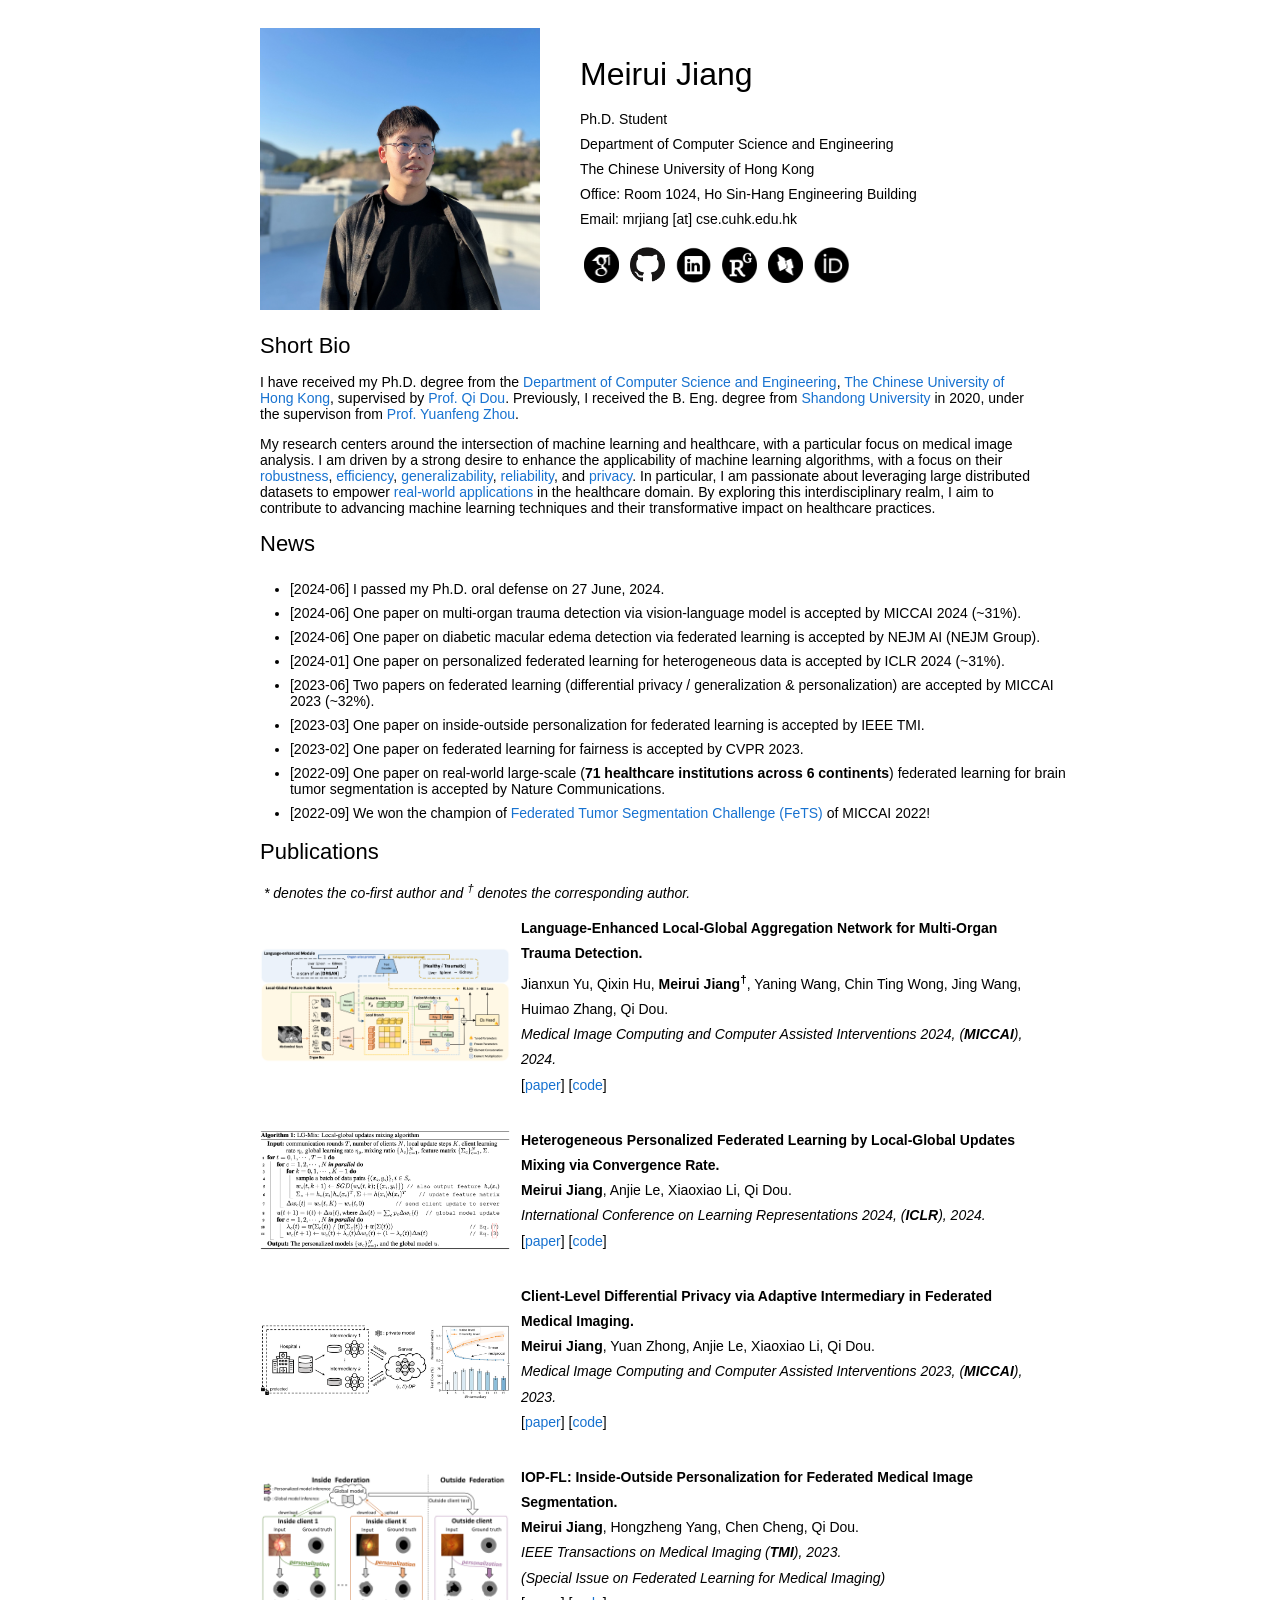
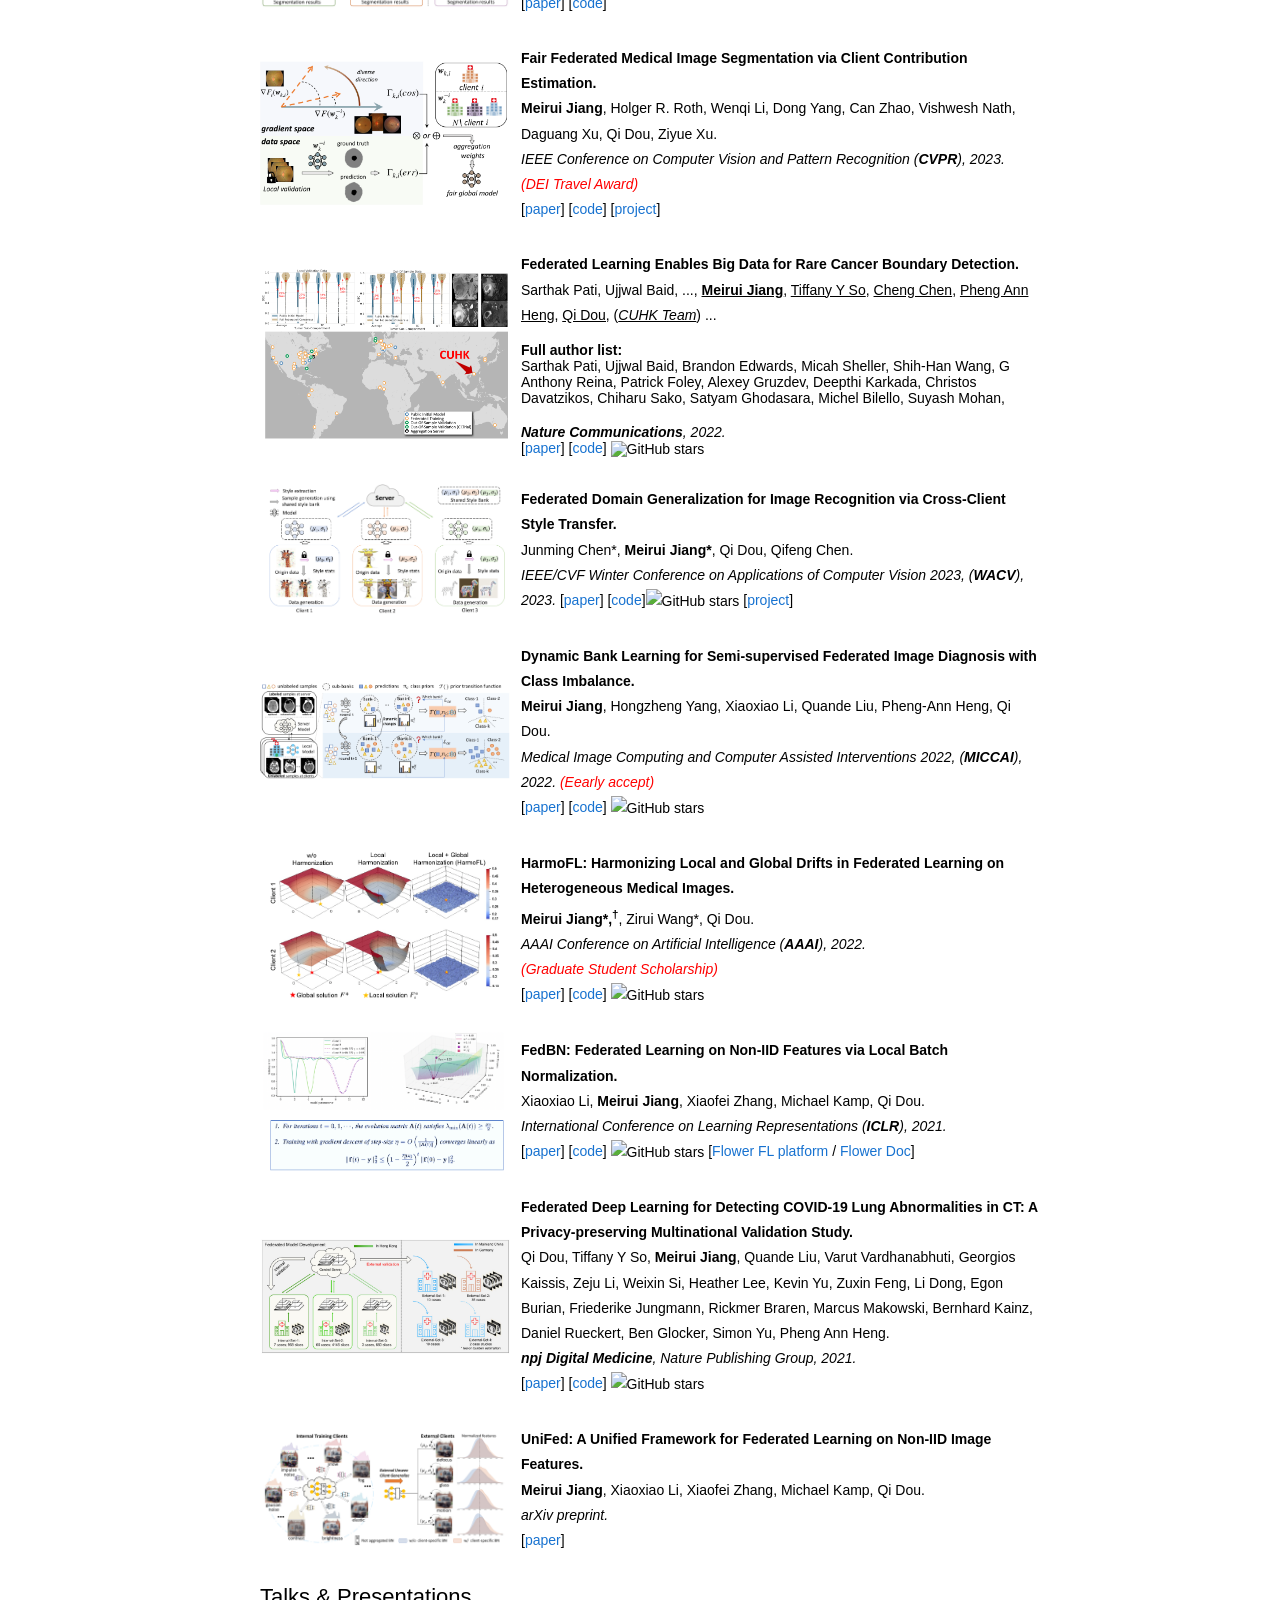
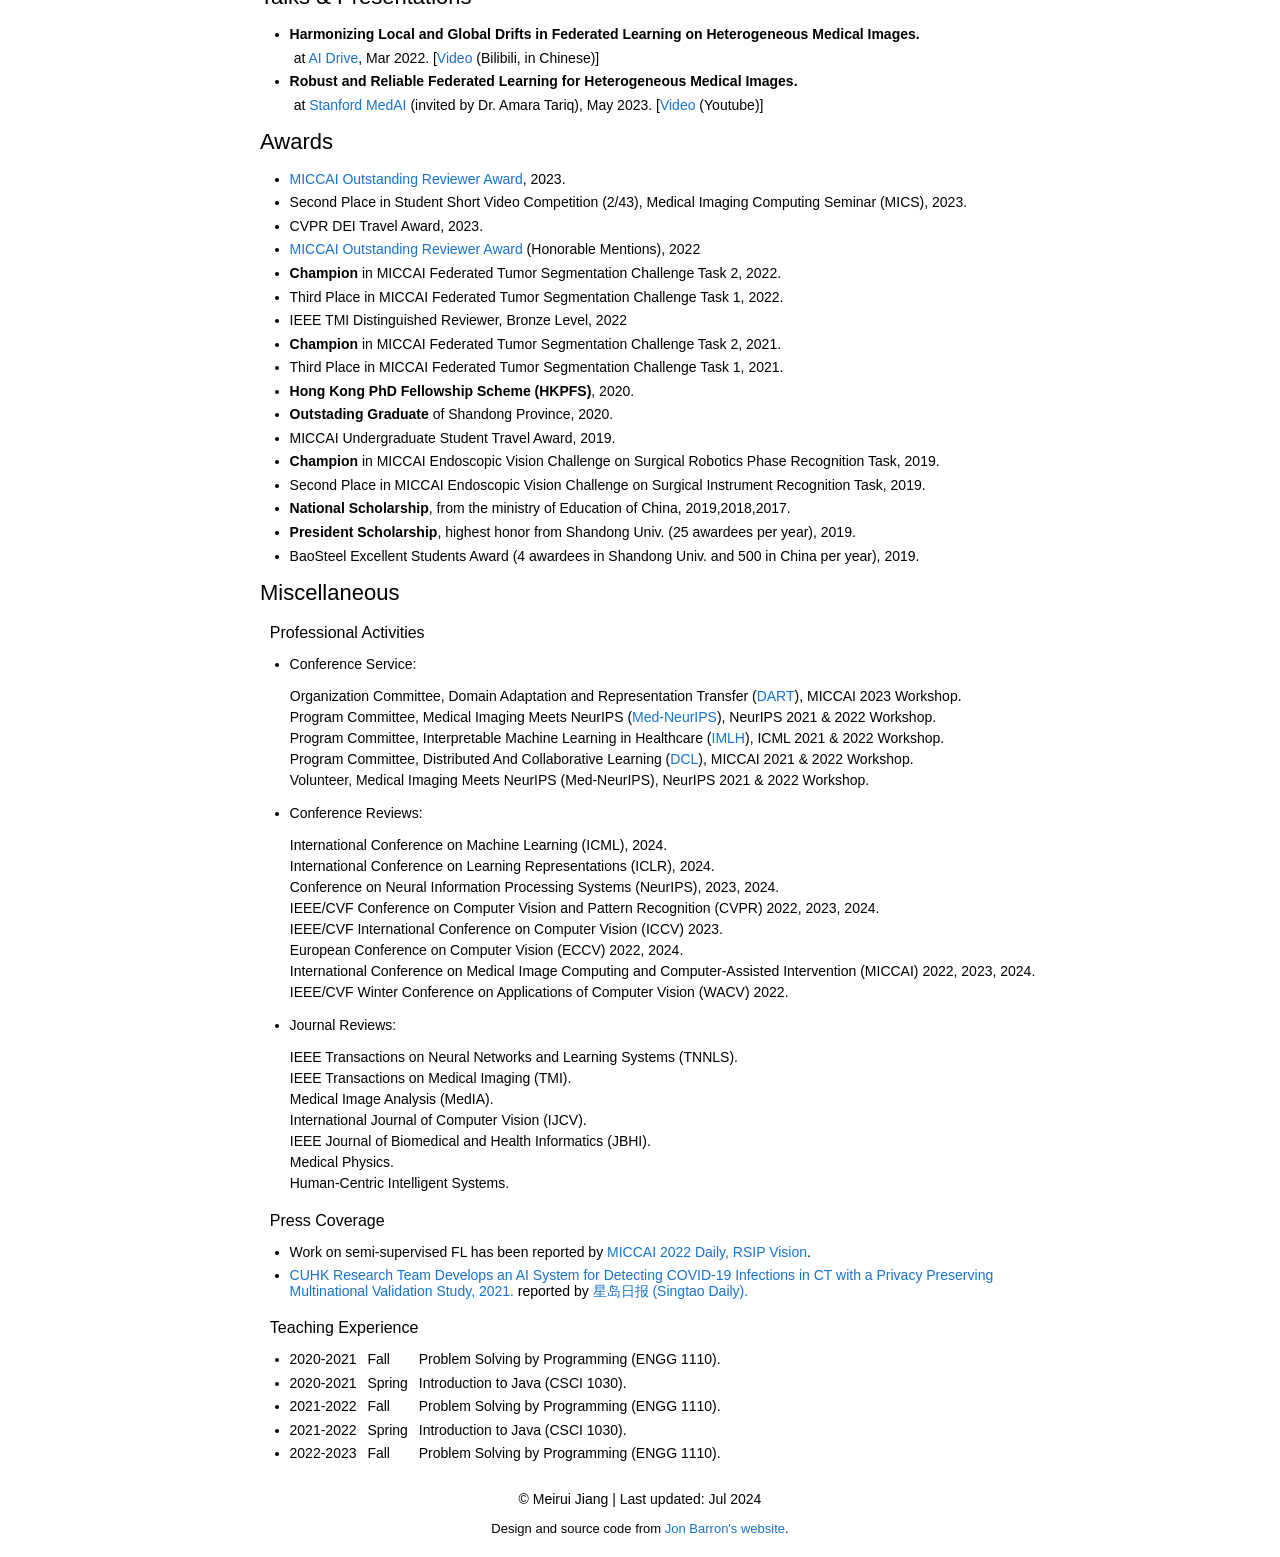
==== index.html @ 7ef17f9a "update" ====
<!DOCTYPE HTML>
<html lang="en"><head><meta http-equiv="Content-Type" content="text/html; charset=UTF-8">

  <title>Meirui Jiang's Homepage</title>
  
  <meta name="author" content="Meirui Jiang">
  <meta name="viewport" content="width=device-width, initial-scale=1">
  
  <link rel="stylesheet" type="text/css" href="stylesheet.css">
  <link rel="icon" type="image/png" href="images/Meirui_Cartoon.JPG">
</head>

<body>
  <table style="width:100%;max-width:800px;border:0px;border-spacing:0px;border-collapse:separate;margin-right:auto;margin-left:auto;"><tbody>
    <tr style="padding:0px">
      <td style="padding:0px">
        <table style="width:100%;border:0px;border-spacing:0px;border-collapse:separate;margin-right:auto;margin-left:auto;"><tbody>
          <tr style="padding:0px">
            <td style="padding:2.5%;width:40%;max-width:40%">
              <a href="images/Meirui.JPG", target="_blank"><img style="width:100%;max-width:100%" alt="profile photo" src="images/Meirui.JPG" class="hoverZoomLink"></a>
            </td>
            <td style="padding:2.5%;width:63%;vertical-align:middle">
              <p style="text-align:left; display: flex; align-items: center;" >
                <name>Meirui Jiang</name>
              </p>
              <p style="line-height: 1.8em;">​Ph.D. Student
                <br>
                Department of ​Computer Science and Engineering
                <br>
                The Chinese University of Hong Kong
                <br>
                Office: Room 1024, Ho Sin-Hang Engineering Building
                <br>
                Email: mrjiang [at] cse.cuhk.edu.hk
              </p>
              
              <p style="text-align:left;">
                <span class="icon" style="margin: 0.8%;"><a href="https://scholar.google.com/citations?user=TuyGlzwAAAAJ&hl=en", target="_blank"><img src="images/icons/scholar_bbg.png" alt="google scholar"></a></span>
                <span class="icon" style="margin: 0.8%;"><a href="https://github.com/MeiruiJiang", target="_blank"><img src="images/icons/github_2.png" alt="gitjub"></a></span>
                <span class="icon" style="margin: 0.8%;"><a href="https://www.linkedin.com/in/meirui-jiang-b9a545186/", target="_blank"><img src="images/icons/linkedin2.png" alt="linkedin"></a></span>
                <span class="icon" style="margin: 0.8%;"><a href="https://www.researchgate.net/profile/Meirui-Jiang", target="_blank"><img src="images/icons/rg.png" alt="researchgate"></a></span>
                <span class="icon" style="margin: 0.8%;"><a href="https://dblp.org/pid/285/5480.html", target="_blank"><img src="images/icons/dblp.png" alt="dblp"></a></span>
                <span class="icon" style="margin: 0.8%;"><a href="https://orcid.org/0000-0003-4228-8420", target="_blank"><img src="images/icons/orcid.png" alt="orcid"></a></span>
                <!-- <span class="icon" style="margin: 0.8%;"><a href="data/Resume.pdf", target="_blank"><img src="images/icons/cv.png" alt="cv"></a></span> -->
              </p>
            </td>

          </tr>
        </tbody></table>

        <heading>Short Bio</heading>
        <table style="width:100%;border:0px;border-spacing:0px;border-collapse:separate;margin-right:auto;margin-left:auto;"><tbody>
            <tr>
            <td style="padding-left:20px;width:100%;vertical-align:middle">
              <p>
                I have received my Ph.D. degree from the <a href="http://www.cse.cuhk.edu.hk/", target="_blank">Department of Computer Science and Engineering</a>, <a href="https://www.cuhk.edu.hk/english/", target="_blank">The Chinese University of Hong Kong</a>, supervised by <a href="http://www.cse.cuhk.edu.hk/~qdou/", target="_blank">Prof. Qi Dou</a>. Previously, I received the B. Eng. degree from <a href="https://www.en.sdu.edu.cn/", target="_blank">Shandong University</a> in 2020, under the supervison from <a href="https://faculty.sdu.edu.cn/zhouyuanfeng/en/index/14652/list/index.htm", target="_blank">Prof. Yuanfeng Zhou</a>.
              </p>
              <p>
                <!-- My research interest lies in AI (with explainability, privacy and generalizability) for healthcare, aiming to promote the applicability of AI research. Recently I focus on federated learning. -->
                <!-- My research interest lies in machine learning with applications for medical image analysis. I aim to promote the applicability (regarding robustness, effiency, generalizability, reliability and privacy) of AI research for healthcare. Recently I focus on federated learning. -->
                My research centers around the intersection of machine learning and healthcare, with a particular focus on medical image analysis. I am driven by a strong desire to enhance the applicability of machine learning algorithms, with a focus on their <a href="https://arxiv.org/abs/2112.10775",  target="_blank">robustness</a>, <a href="https://arxiv.org/abs/2206.13079",  target="_blank">efficiency</a>, <a href="https://arxiv.org/abs/2204.08467",  target="_blank">generalizability</a>, <a href="https://arxiv.org/abs/2303.16520",  target="_blank">reliability</a>, and <a href="https://arxiv.org/abs/2307.12542",  target="_blank">privacy</a>. In particular, I am passionate about leveraging large distributed datasets to empower <a href="https://www.nature.com/articles/s41467-022-33407-5", target="_blank">real-world applications</a> in the healthcare domain. By exploring this interdisciplinary realm, I aim to contribute to advancing machine learning techniques and their transformative impact on healthcare practices.
              </p>
            </td>
          </tr>
        </tbody></table>

        <heading>News</heading>
        <table class="news" width="100%" align="center" border="0" cellpadding="0"><tbody>
          <tr>
            <td width="100%" valign="center">
              <nav>
              <ul style="height: auto; overflow:hidden; overflow-y:scroll; height:250px; width:100%;">
                <li> [2024-06] I passed my Ph.D. oral defense on 27 June, 2024.</li>
                <li> [2024-06] One paper on multi-organ trauma detection via vision-language model is accepted by MICCAI 2024 (~31%).</li>
                <li> [2024-06] One paper on diabetic macular edema detection via federated learning is accepted by NEJM AI (NEJM Group).</li>
                <li> [2024-01] One paper on personalized federated learning for heterogeneous data is accepted by ICLR 2024 (~31%).</li>
                <li> [2023-06] Two papers on federated learning (differential privacy / generalization & personalization) are accepted by MICCAI 2023 (~32%).</li>
                <li> [2023-03] One paper on inside-outside personalization for federated learning is accepted by IEEE TMI.</li>
                <li> [2023-02] One paper on federated learning for fairness is accepted by CVPR 2023.</li>
                <li> [2022-09] One paper on real-world large-scale (<strong>71 healthcare institutions across 6 continents</strong>) federated learning for brain tumor segmentation is accepted by Nature Communications.</li>
                <li> [2022-09] We won the champion of <a href="https://www.synapse.org/#!Synapse:syn28546456/wiki/617093", target="_blank">Federated Tumor Segmentation Challenge (FeTS)</a> of MICCAI 2022!</li>
                <li> [2022-09] One paper on federated learning for domain generalization is accepted by WACV 2022. Congrats to <a href="https://chenjunming.ml/">Junming</a>!</li>
                <li> [2022-05] One paper on federated learning for class imbalance is early accepted by MICCAI 2022.</li>
                <li> [2022-02] Awarded AAAI 2022 Student Scholarship.</li>
                <li> [2021-12] Our work FedBN is taken as a built-in baseline in <a href="https://flower.dev/", target="_blank">Flower</a> (a cool federated learning open-source framework).</li>
                <li> [2021-12] Paper on federated learning for heterogeneous medical images is accepted by AAAI 2022.</li>
                <li> [2021-09] We won the champion of <a href="https://fets-ai.github.io/Challenge/", target="_blank">Federated Tumor Segmentation Challenge (FeTS)</a> of MICCAI 2021, the first international competition on federated learning! </li>
                <li> [2021-02] One paper on federated learning for COVID-19 lesion detection is accepted by npj Digital Medicine.</li>
                <li> [2021-01] One paper on federated learning for non-iid feature is accepted by ICLR 2021.<br></li>
                <li> [2020-04] Awarded Hong Kong PhD Fellowship Scheme (<a href="https://cerg1.ugc.edu.hk/hkpfs/apply.html", target="_blank">HKPFS</a>).</li>
                <!-- <li> [2019-08] Awarded MICCAI 2019 Undergraduate Student Traverl Awards.</li> -->
              </ul>
            </nav>
            </td>
          </tr>
        </tbody></table>
    
        
        <heading>Publications</heading>
        <table class="paper-container"><tbody>
          <br><br>
          <em style="padding-left: 3%;">* denotes the co-first author and <sup>&dagger;</sup> denotes the corresponding author.</em>
            <!-- Paper item -->
            <tr>
              <td class="paper-item-img">
                <img src="images/papers/MICCAI24_traumadet.png" alt="clean-usnob" width="250" height="120">
              </td>
              <td width="75%" valign="middle">
                <p style="line-height: 1.8em;">
                <papertitle>Language-Enhanced Local-Global Aggregation Network for Multi-Organ Trauma Detection.</papertitle>
                <br>
                Jianxun Yu, Qixin Hu, <strong>Meirui Jiang<sup>&dagger;</sup></strong>, Yaning Wang, Chin Ting Wong, Jing Wang, Huimao Zhang, Qi Dou.
                <br>
                <em>Medical Image Computing and Computer Assisted Interventions 2024, (<b>MICCAI</b>), 2024.</em>
                <br>
                [<a href="",  target="_blank">paper</a>] [<a href="https://github.com/med-air/TraumaDet",  target="_blank">code</a>] 
                <!-- <img alt="GitHub stars" style="vertical-align:middle" src="https://img.shields.io/github/stars/med-air/Client-DP-FL?style=social"> -->
              </p>
              </td>
            </tr>
            <!-- Paper item -->
              <tr>
              <td class="paper-item-img">
                <img src="images/papers/ICLR24_lgmix.png" alt="clean-usnob" width="250" height="120">
              </td>
              <td width="75%" valign="middle">
                <p style="line-height: 1.8em;">
                <papertitle>Heterogeneous Personalized Federated Learning by Local-Global Updates Mixing via Convergence Rate.</papertitle>
                <br>
                <strong>Meirui Jiang</strong>, Anjie Le, Xiaoxiao Li, Qi Dou.
                <br>
                <em>International Conference on Learning Representations 2024, (<b>ICLR</b>), 2024.</em>
                <br>
                [<a href="https://openreview.net/forum?id=7pWRLDBAtc&noteId=zWmLRWv933",  target="_blank">paper</a>] [<a href="https://github.com/med-air/HeteroPFL",  target="_blank">code</a>] 
                <!-- <img alt="GitHub stars" style="vertical-align:middle" src="https://img.shields.io/github/stars/med-air/Client-DP-FL?style=social"> -->
              </p>
              </td>
            </tr>
           <!-- Paper item -->
           <tr>
            <td class="paper-item-img">
              <img src="images/papers/MICCAI23_dpfl.png" alt="clean-usnob" width="250" height="120">
            </td>
            <td width="75%" valign="middle">
              <p style="line-height: 1.8em;">
              <papertitle>Client-Level Differential Privacy via Adaptive Intermediary in Federated Medical Imaging.</papertitle>
              <br>
              <strong>Meirui Jiang</strong>, Yuan Zhong, Anjie Le, Xiaoxiao Li, Qi Dou.
              <br>
              <em>Medical Image Computing and Computer Assisted Interventions 2023, (<b>MICCAI</b>), 2023.</em>
              <br>
              [<a href="https://arxiv.org/abs/2307.12542",  target="_blank">paper</a>] [<a href="https://github.com/med-air/Client-DP-FL",  target="_blank">code</a>] 
              <!-- <img alt="GitHub stars" style="vertical-align:middle" src="https://img.shields.io/github/stars/med-air/Client-DP-FL?style=social"> -->
            </p>
            </td>
          </tr>
          <!-- Paper item -->
          <tr>
            <td class="paper-item-img">
              <img src="images/papers/TMI23_IOPFL.png" alt="clean-usnob" width="250" height="120">
            </td>
            <td width="75%" valign="middle">
              <p style="line-height: 1.8em;">
              <papertitle>IOP-FL: Inside-Outside Personalization for Federated Medical Image Segmentation.</papertitle>
              <br>
              <strong>Meirui Jiang</strong>, Hongzheng Yang, Chen Cheng, Qi Dou.
              <br>
              <em>IEEE Transactions on Medical Imaging (<b>TMI</b>), 2023.</em><br>
              <em>(Special Issue on Federated Learning for Medical Imaging)</em>
              <br>
              [<a href="https://arxiv.org/abs/2204.08467",  target="_blank">paper</a>] [<a href="https://github.com/med-air/IOP-FL",  target="_blank">code</a>] 
              <!-- <img alt="GitHub stars" style="vertical-align:middle" src="https://img.shields.io/github/stars/med-air/IOP-FL?style=social"> -->
            </p>
            </td>
          </tr>
          <!-- Paper item -->
          <tr>
            <td class="paper-item-img">
              <img src="images/papers/CVPR23_fedce.png" alt="clean-usnob" width="250" height="120">
            </td>
            <td width="75%" valign="middle">
              <p style="line-height: 1.8em;">
              <papertitle>Fair Federated Medical Image Segmentation via Client Contribution Estimation.</papertitle>
              <br>
              <strong>Meirui Jiang</strong>, Holger R. Roth, Wenqi Li, Dong Yang, Can Zhao, Vishwesh Nath, Daguang Xu, Qi Dou, Ziyue Xu.
              <br>
              <em>IEEE Conference on Computer Vision and Pattern Recognition (<b>CVPR</b>), 2023.</em>
              <br>
              <em style="color:red">(DEI Travel Award)</em>
              <br>
              [<a href="https://arxiv.org/abs/2303.16520",  target="_blank">paper</a>] [<a href="https://github.com/NVIDIA/NVFlare/tree/dev/research/fed-ce/",  target="_blank">code</a>] [<a href="https://appsrv.cse.cuhk.edu.hk/~mrjiang/FedCE/index.html",  target="_blank">project</a>] 
              
            </p>
            </td>
          </tr>
          <!-- Paper item -->
          <tr>
            <td class="paper-item-img">
              <img src="images/papers/NC22_FL.png" alt="clean-usnob" width="250" height="120">
            </td>
            <td width="75%" valign="middle">
              <p style="line-height: 1.8em;">
              <papertitle>Federated Learning Enables Big Data for Rare Cancer Boundary Detection.</papertitle>
              <br>
              Sarthak Pati, Ujjwal Baid, ..., <u><strong>Meirui Jiang</strong></u>, <u>Tiffany Y So</u>, <u>Cheng Chen</u>, <u>Pheng Ann Heng</u>, <u>Qi Dou,</u> (<em><u>CUHK Team</u></em>) ...
              <br>
              <nav>
                <b>Full author list:</b>
                <ul style="overflow:hidden; overflow-y:scroll; height:50px; width:100%; list-style:none;margin:0px;padding:0px;">
                Sarthak Pati, Ujjwal Baid, Brandon Edwards, Micah Sheller, Shih-Han Wang, G Anthony Reina, Patrick Foley, Alexey Gruzdev, Deepthi Karkada, Christos Davatzikos, Chiharu Sako, Satyam Ghodasara, Michel Bilello, Suyash Mohan, Philipp Vollmuth, Gianluca Brugnara, Chandrakanth J Preetha, Felix Sahm, Klaus Maier-Hein, Maximilian Zenk, Martin Bendszus, Wolfgang Wick, Evan Calabrese, Jeffrey Rudie, Javier Villanueva-Meyer, Soonmee Cha, Madhura Ingalhalikar, Manali Jadhav, Umang Pandey, Jitender Saini, John Garrett, Matthew Larson, Robert Jeraj, Stuart Currie, Russell Frood, Kavi Fatania, Raymond Y Huang, Ken Chang, Carmen Balaña Quintero, Jaume Capellades, Josep Puig, Johannes Trenkler, Josef Pichler, Georg Necker, Andreas Haunschmidt, Stephan Meckel, Gaurav Shukla, Spencer Liem, Gregory S Alexander, Joseph Lombardo, Joshua D Palmer, Adam E Flanders, Adam P Dicker, Haris I Sair, Craig K Jones, Archana Venkataraman, <strong>Meirui Jiang</strong>, Tiffany Y So, Cheng Chen, Pheng Ann Heng, Qi Dou, Michal Kozubek, Filip Lux, Jan Michálek, Petr Matula, Miloš Keřkovský, Tereza Kopřivová, Marek Dostál, Václav Vybíhal, Michael A Vogelbaum, J Ross Mitchell, Joaquim Farinhas, Joseph A Maldjian, Chandan Ganesh Bangalore Yogananda, Marco C Pinho, Divya Reddy, James Holcomb, Benjamin C Wagner, Benjamin M Ellingson, Timothy F Cloughesy, Catalina Raymond, Talia Oughourlian, Akifumi Hagiwara, Chencai Wang, Minh-Son To, Sargam Bhardwaj, Chee Chong, Marc Agzarian, Alexandre Xavier Falcão, Samuel B Martins, Bernardo CA Teixeira, Flávia Sprenger, David Menotti, Diego R Lucio, Pamela LaMontagne, Daniel Marcus, Benedikt Wiestler, Florian Kofler, Ivan Ezhov, Marie Metz, Rajan Jain, Matthew Lee, Yvonne W Lui, Richard McKinley, Johannes Slotboom, Piotr Radojewski, Raphael Meier, Roland Wiest, Derrick Murcia, Eric Fu, Rourke Haas, John Thompson, David Ryan Ormond, Chaitra Badve, Andrew E Sloan, Vachan Vadmal, Kristin Waite, Rivka R Colen, Linmin Pei, Murat Ak, Ashok Srinivasan, J Rajiv Bapuraj, Arvind Rao, Nicholas Wang, Ota Yoshiaki, Toshio Moritani, Sevcan Turk, Joonsang Lee, Snehal Prabhudesai, Fanny Morón, Jacob Mandel, Konstantinos Kamnitsas, Ben Glocker, Luke VM Dixon, Matthew Williams, Peter Zampakis, Vasileios Panagiotopoulos, Panagiotis Tsiganos, Sotiris Alexiou, Ilias Haliassos, Evangelia I Zacharaki, Konstantinos Moustakas, Christina Kalogeropoulou, Dimitrios M Kardamakis, Yoon Seong Choi, Seung-Koo Lee, Jong Hee Chang, Sung Soo Ahn, Bing Luo, Laila Poisson.
                </ul>
              </nav>
              <br>
              <em><b>Nature Communications</b>, 2022.</em>
              <br>
              [<a href="https://www.nature.com/articles/s41467-022-33407-5",  target="_blank">paper</a>] [<a href="https://github.com/FETS-AI",  target="_blank">code</a>]
              <img alt="GitHub stars" style="vertical-align:middle" src="https://img.shields.io/github/stars/FeTS-AI/Front-End?style=social">
            </p>
            </td>
          </tr>
          <!-- Paper item -->
          <tr>
            <td class="paper-item-img">
              <img src="images/papers/WACV23_ccst.png" alt="clean-usnob" width="250" height="120">
            </td>
            <td width="75%" valign="middle">
              <p style="line-height: 1.8em;">
              <papertitle>Federated Domain Generalization for Image Recognition via Cross-Client Style Transfer.</papertitle>
              <br>
              Junming Chen*, <strong>Meirui Jiang*</strong>, Qi Dou, Qifeng Chen.
              <br>
              <em>IEEE/CVF Winter Conference on Applications of Computer Vision 2023, (<b>WACV</b>), 2023.</em>
              <!-- <br> -->
              [<a href="https://arxiv.org/abs/2210.00912",  target="_blank">paper</a>] [<a href="https://github.com/JeremyCJM/CCST",  target="_blank">code</a>]<img alt="GitHub stars" style="vertical-align:middle" src="https://img.shields.io/github/stars/JeremyCJM/CCST?style=social"> [<a href="https://chenjunming.ml/proj/CCST/",  target="_blank">project</a>]
            </p>
            </td>
          </tr>
          <!-- Paper item -->
          <tr>
            <td class="paper-item-img">
              <img src="images/papers/MICCAI22_imfedsemi.png" alt="clean-usnob" width="250" height="120">
            </td>
            <td width="75%" valign="middle">
              <p style="line-height: 1.8em;">
              <papertitle>​​Dynamic Bank Learning for Semi-supervised Federated Image Diagnosis with Class Imbalance.</papertitle>
              <br>
              <strong>Meirui Jiang</strong>, Hongzheng Yang, Xiaoxiao Li, Quande Liu, Pheng-Ann Heng, Qi Dou.
              <br>
              <em>Medical Image Computing and Computer Assisted Interventions 2022, (<b>MICCAI</b>), 2022.</em>
              <!-- <br> -->
              <em style="color:red">(Eearly accept)</em>
              <br>
              [<a href="https://arxiv.org/abs/2206.13079",  target="_blank">paper</a>] [<a href="https://github.com/med-air/imFedSemi",  target="_blank">code</a>] <img alt="GitHub stars" style="vertical-align:middle" src="https://img.shields.io/github/stars/med-air/imFedSemi?style=social">
            </p>
            </td>
          </tr>
          <!-- Paper item -->
          <tr>
            <td class="paper-item-img">
              <img src="images/papers/AAAI22_harmofl.png" alt="clean-usnob" width="250" height="150">
            </td>
            <td width="75%" valign="middle">
              <p style="line-height: 1.8em;">
              <papertitle>​​HarmoFL: Harmonizing Local and Global Drifts in Federated Learning on Heterogeneous Medical Images.</papertitle>
              <br>
              <strong>Meirui Jiang*,<sup>&dagger;</sup></strong>, Zirui Wang*, Qi Dou.
              <br>
              <em>AAAI Conference on Artificial Intelligence (<b>AAAI</b>), 2022.</em>
              <br>
              <em style="color:red">(Graduate Student Scholarship)</em>
              <br>
              [<a href="https://arxiv.org/abs/2112.10775",  target="_blank">paper</a>] [<a href="https://github.com/med-air/HarmoFL",  target="_blank">code</a>]  <img alt="GitHub stars" style="vertical-align:middle" src="https://img.shields.io/github/stars/med-air/HarmoFL?style=social">
            </p>
            </td>
          </tr>
          <!-- Paper item -->
          <tr>
            <td class="paper-item-img">
              <img src="images/papers/ICLR21_fedbn.png" alt="clean-usnob" width="250" height="150">
            </td>
            <td width="75%" valign="middle">
              <p style="line-height: 1.8em;">
              <papertitle>​​​​FedBN: Federated Learning on Non-IID Features via Local Batch Normalization.</papertitle>
              <br>
              Xiaoxiao Li, <strong>Meirui Jiang</strong>, Xiaofei Zhang, Michael Kamp, Qi Dou.
              <br>
              <em>​International Conference on Learning Representations (<b>ICLR</b>), 2021.</em>
              <br>
              [<a href="https://openreview.net/pdf?id=6YEQUn0QICG", target="_blank">paper</a>] [<a href="https://github.com/MeiruiJiang/FedBN", target="_blank">code</a>] <img alt="GitHub stars" style="vertical-align:middle" src="https://img.shields.io/github/stars/med-air/FedBN?style=social"> [<a href="https://github.com/adap/flower/tree/main/baselines/fedbn", target="_blank">Flower FL platform</a> / <a href="https://flower.dev/docs/baselines/fedbn.html", target="_blank">Flower Doc</a>]
            </p>
            </td>
          </tr>
          <!-- Paper item -->
          <tr>
            <td class="paper-item-img">
              <img src="images/papers/npj20_flcovid.png" alt="clean-usnob" width="250" height="150">
            </td>
            <td width="75%" valign="middle">
              <p style="line-height: 1.8em;">
              <papertitle>​​Federated Deep Learning for Detecting COVID-19 Lung Abnormalities in CT: A Privacy-preserving Multinational Validation Study.​​</papertitle>
              <br>
              Qi Dou, Tiffany Y So, <strong>Meirui Jiang</strong>, Quande Liu, Varut Vardhanabhuti, Georgios Kaissis, Zeju Li, Weixin Si, Heather Lee, Kevin Yu, Zuxin Feng, Li Dong, Egon Burian, Friederike Jungmann, Rickmer Braren, Marcus Makowski, Bernhard Kainz, Daniel Rueckert, Ben Glocker, Simon Yu, Pheng Ann Heng.
              <br>
              <em><b>npj Digital Medicine</b>, Nature Publishing Group, 2021.</em>
              <br>
              [<a href="https://www.nature.com/articles/s41746-021-00431-6", target="_blank">paper</a>] [<a href="https://github.com/MeiruiJiang/FL-COVID", target="_blank">code</a>] <img alt="GitHub stars" style="vertical-align:middle" src="https://img.shields.io/github/stars/med-air/FL-COVID?style=social">
            </p>
            </td>
          </tr>
          <!-- Paper item -->
          <tr>
            <td class="paper-item-img">
              <img src="images/papers/UniFed.png" alt="clean-usnob" width="250" height="130">
            </td>
            <td width="75%" valign="middle">
              <p style="line-height: 1.8em;">
              <!-- <papertitle>TsmoBN: Generalization for Unseen Clients in Federated Learning via Causal Intervention.</papertitle> -->
              <papertitle>UniFed: A Unified Framework for Federated Learning on Non-IID Image Features.</papertitle>
              <br>
              <strong>Meirui Jiang</strong>, Xiaoxiao Li, Xiaofei Zhang, Michael Kamp, Qi Dou.
              <br>
              <em>​arXiv preprint.</em>
              <br>
              [<a href="https://arxiv.org/abs/2110.09974", target="_blank">paper</a>] 
            </p>
            </td>
          </tr>

        </tbody></table>
        <br>
        <heading>Talks & Presentations</heading>
        <table class="news" width="100%" align="center" border="0" cellpadding="0"><tbody>
          <tr>
            <td width="100%" valign="center">
              <ul style="height: auto;">
                <li><b>Harmonizing Local and Global Drifts in Federated Learning on Heterogeneous Medical Images.</b></li>
                &nbsp;&nbsp;&nbsp;at <a href="https://space.bilibili.com/487467301", target="_blank">AI Drive</a>, Mar 2022. [<a href="https://www.bilibili.com/video/BV1rF411x7M4",  target="_blank">Video</a> (Bilibili, in Chinese)]
                <li><b>Robust and Reliable Federated Learning for Heterogeneous Medical Images.</b></li>
                &nbsp;&nbsp;&nbsp;at <a href="https://stanford-medai.github.io/", target="_blank">Stanford MedAI</a> (invited by Dr. Amara Tariq), May 2023. [<a href="https://youtu.be/55J3jtLfi4c",  target="_blank">Video</a> (Youtube)]
              </ul>
            </td>
          </tr>
        </tbody></table>
        

        <heading>Awards</heading>
        <table class="news" width="100%" align="center" border="0" cellpadding="0"><tbody>
          <tr>
            <td width="100%" valign="center">
              <ul style="height: auto;">
                <li><a href="https://conferences.miccai.org/2023/en/MICCAI-2023-OUTSTANDING-REVIEWERS-AWARDS.html", target="_blank">MICCAI Outstanding Reviewer Award</a>, 2023.</li>
                <li> Second Place in Student Short Video Competition (2/43), Medical Imaging Computing Seminar (MICS), 2023. </li>
                <li> CVPR DEI Travel Award, 2023.</li>
                <li><a href="https://conferences.miccai.org/2022/en/OUTSTANDING-REVIEWER-AWARDS.html", target="_blank">MICCAI Outstanding Reviewer Award</a> (Honorable Mentions), 2022</li>
                <li><b>Champion</b> in MICCAI Federated Tumor Segmentation Challenge Task 2, 2022.
                </li>
                <li>Third Place in MICCAI Federated Tumor Segmentation Challenge Task 1, 2022.
                </li>
                <li>IEEE TMI Distinguished Reviewer, Bronze Level, 2022</li>
                <li><b>Champion</b> in MICCAI Federated Tumor Segmentation Challenge Task 2, 2021.
                </li>
                <li>Third Place in MICCAI Federated Tumor Segmentation Challenge Task 1, 2021.
                </li>
                <li><b>Hong Kong PhD Fellowship Scheme (HKPFS)</b>, 2020.
                </li>
                <li><b>Outstading Graduate</b> of Shandong Province, 2020.
                </li>
                <li>MICCAI Undergraduate Student Travel Award, 2019.
                </li>
                <li><b>Champion</b> in MICCAI Endoscopic Vision Challenge on Surgical Robotics Phase Recognition Task, 2019.
                </li>
                <li>Second Place in MICCAI Endoscopic Vision Challenge on Surgical Instrument Recognition Task, 2019.
                </li>
                <li><b>National Scholarship</b>, from the ministry of Education of China, 2019,2018,2017.
                </li>
                <li><b>President Scholarship</b>, highest honor from Shandong Univ. (25 awardees per year), 2019.
                </li>
                <li>BaoSteel Excellent Students Award (4 awardees in Shandong Univ. and 500 in China per year), 2019.
                </li>
              </ul>
            </td>
          </tr>
        </tbody></table>
    
        <heading>Miscellaneous</heading> 
        <br><br>
        <table class="news" width="100%" align="center" border="0" cellpadding="0"><tbody>
          <tr>
            <td width="100%" valign="center">
              <subheading>Professional Activities</subheading>

              <ul style="height: auto;">
                <li>Conference Service:</li>
              </ul>
              <p style="padding-left: 6%; line-height: 1.5em;">
                Organization Committee, Domain Adaptation and Representation Transfer (<a href="https://sites.google.com/view/dart2023/organization", target="_blank">DART</a>), MICCAI 2023 Workshop.<br> 
                <!-- Regular reviewers for MICCAI, CVPR, ICCV, ECCV, NeurIPS, WACV.<br> -->
                Program Committee, Medical Imaging Meets NeurIPS (<a href="https://sites.google.com/view/med-neurips-2021/home?authuser=0", target="_blank">Med-NeurIPS</a>), NeurIPS 2021 & 2022 Workshop.<br> 
                Program Committee, Interpretable Machine Learning in Healthcare (<a href="https://sites.google.com/view/imlh2021/home?authuser=0", target="_blank">IMLH</a>), ICML 2021 & 2022 Workshop.<br> 
                Program Committee, Distributed And Collaborative Learning (<a href="https://dcl-workshop.github.io/", target="_blank">DCL</a>), MICCAI 2021 & 2022 Workshop.<br> 
                Volunteer, Medical Imaging Meets NeurIPS (Med-NeurIPS), NeurIPS 2021 & 2022 Workshop.<br> 
                <!-- Medical Imaging Meets NeurIPS (<a href="https://sites.google.com/view/med-neurips-2021/home?authuser=0", target="_blank">Med-NeurIPS</a>), NeurIPS 2021, 2022 Workshop.<br> 
                Interpretable Machine Learning in Healthcare (<a href="https://sites.google.com/view/imlh2021/home?authuser=0", target="_blank">IMLH</a>), ICML 2021, 2022 Workshop.<br>
                Distributed And Collaborative Learning (<a href="https://dcl-workshop.github.io/", target="_blank">DCL</a>), MICCAI 2021, 2022 Workshop.<br>  -->
              </p>

              <ul style="height: auto;">
                <li>Conference Reviews:</li>
              </ul>
              <p style="padding-left: 6%; line-height: 1.5em;">
                International Conference on Machine Learning (ICML), 2024. <br>
                International Conference on Learning Representations (ICLR), 2024. <br>
                Conference on Neural Information Processing Systems (NeurIPS), 2023, 2024.<br>
                IEEE/CVF Conference on Computer Vision and Pattern Recognition (CVPR) 2022, 2023, 2024.<br>
                IEEE/CVF International Conference on Computer Vision (ICCV) 2023. <br>
                European Conference on Computer Vision (ECCV) 2022, 2024.<br>
                International Conference on Medical Image Computing and Computer-Assisted Intervention (MICCAI) 2022, 2023, 2024.<br>
                IEEE/CVF Winter Conference on Applications of Computer Vision (WACV) 2022.<br>
              </p> 

              <ul style="height: auto;">
                <li>Journal Reviews:</li>
              </ul>
              <p style="padding-left: 6%; line-height: 1.5em;">
              IEEE Transactions on Neural Networks and Learning Systems (TNNLS). <br>
              IEEE Transactions on Medical Imaging (TMI).<br>
              Medical Image Analysis (MedIA). <br>
              International Journal of Computer Vision (IJCV). <br>
              IEEE Journal of Biomedical and Health Informatics (JBHI).<br>
              Medical Physics.<br>
              Human-Centric Intelligent Systems.<br>
              </p>

            
            </td>
          </tr>
        </tbody></table>

        <table class="news" width="100%" align="center" border="0" cellpadding="0"><tbody>
          <tr>
            <td width="100%" valign="center">
              <subheading>Press Coverage</subheading>
              <ul style="height: auto;">
                <li>Work on semi-supervised FL has been reported by <a href="https://www.rsipvision.com/MICCAI2022-Wednesday/10/">MICCAI 2022 Daily, RSIP Vision</a>.</li>
                <li><a href="https://www.med.cuhk.edu.hk/press-releases/cuhk-research-team-develops-an-ai-system-for-detecting-covid-19-infections-in-ct-with-a-privacy-preserving-multinational-validation-study">CUHK Research Team Develops an AI System for Detecting COVID-19 Infections in CT with a Privacy Preserving Multinational Validation Study, 2021. </a> reported by
                  <a href="https://std.stheadline.com/daily/article/2351613/%E6%97%A5%E5%A0%B1-%E6%B8%AF%E8%81%9E-AI%E5%88%86%E6%9E%90%E6%96%B0%E5%86%A0%E6%82%A3%E8%80%85CT%E5%BD%B1%E5%83%8F-%E5%83%850-04%E7%A7%92%E6%8F%AA%E5%87%BA%E8%82%BA%E9%83%A8%E7%97%85%E7%81%B6">星岛日报 (Singtao Daily).</a>
                </li>

              </ul>
            </td>
          </tr>
        </tbody></table>

        <table class="news" width="100%" align="center" border="0" cellpadding="0"><tbody>
          <tr>
            <td width="100%" valign="center">
              <subheading>Teaching Experience</subheading>
              <ul style="height: auto;">
                <li>2020-2021 &ensp;Fall &ensp;&emsp;&nbsp;Problem Solving by Programming (ENGG 1110).</li>
                <li>2020-2021 &ensp;Spring &ensp;Introduction to Java (CSCI 1030).</li>
                <li>2021-2022 &ensp;Fall &ensp;&emsp;&nbsp;​Problem Solving by Programming (ENGG 1110).</li>
                <li>2021-2022 &ensp;Spring &ensp;Introduction to Java (CSCI 1030).</li>
                <li>2022-2023 &ensp;Fall &ensp;&emsp;&nbsp;Problem Solving by Programming (ENGG 1110).</li>
              </ul>
            </td>
          </tr>
        </tbody></table>
        
        <script type='text/javascript' id='clustrmaps' src='//cdn.clustrmaps.com/map_v2.js?cl=ffffff&w=300&t=tt&d=4GG2QxebpCMOJ_OIdj1xWliqjNIIErHgx5_FSEWwx-w'></script>

        <footer>
          <p style="text-align:center"> © Meirui Jiang | Last updated: Jul 2024</p>
          <p style="text-align:center;font-size:small;">
            Design and source code from <a style="font-size:small;" href="https://jonbarron.info", target="_blank">Jon Barron's website</a>.
          </a></p>
        </footer>


      </td>
    </tr>
  </table>
</body>

</html>
---- stylesheet.css ----
/* latin-ext */
@font-face {
  font-family: 'Lato';
  font-style: italic;
  font-weight: 400;
  src: local('Lato Italic'), local('Lato-Italic'), url(https://fonts.gstatic.com/s/lato/v15/S6u8w4BMUTPHjxsAUi-qNiXg7eU0.woff2) format('woff2');
  unicode-range: U+0100-024F, U+0259, U+1E00-1EFF, U+2020, U+20A0-20AB, U+20AD-20CF, U+2113, U+2C60-2C7F, U+A720-A7FF;
}
/* latin */
@font-face {
  font-family: 'Lato';
  font-style: italic;
  font-weight: 400;
  src: local('Lato Italic'), local('Lato-Italic'), url(https://fonts.gstatic.com/s/lato/v15/S6u8w4BMUTPHjxsAXC-qNiXg7Q.woff2) format('woff2');
  unicode-range: U+0000-00FF, U+0131, U+0152-0153, U+02BB-02BC, U+02C6, U+02DA, U+02DC, U+2000-206F, U+2074, U+20AC, U+2122, U+2191, U+2193, U+2212, U+2215, U+FEFF, U+FFFD;
}
/* latin-ext */
@font-face {
  font-family: 'Lato';
  font-style: italic;
  font-weight: 700;
  src: local('Lato Bold Italic'), local('Lato-BoldItalic'), url(https://fonts.gstatic.com/s/lato/v15/S6u_w4BMUTPHjxsI5wq_FQftx9897sxZ.woff2) format('woff2');
  unicode-range: U+0100-024F, U+0259, U+1E00-1EFF, U+2020, U+20A0-20AB, U+20AD-20CF, U+2113, U+2C60-2C7F, U+A720-A7FF;
}
/* latin */
@font-face {
  font-family: 'Lato';
  font-style: italic;
  font-weight: 700;
  src: local('Lato Bold Italic'), local('Lato-BoldItalic'), url(https://fonts.gstatic.com/s/lato/v15/S6u_w4BMUTPHjxsI5wq_Gwftx9897g.woff2) format('woff2');
  unicode-range: U+0000-00FF, U+0131, U+0152-0153, U+02BB-02BC, U+02C6, U+02DA, U+02DC, U+2000-206F, U+2074, U+20AC, U+2122, U+2191, U+2193, U+2212, U+2215, U+FEFF, U+FFFD;
}
/* latin-ext */
@font-face {
  font-family: 'Lato';
  font-style: normal;
  font-weight: 400;
  src: local('Lato Regular'), local('Lato-Regular'), url(https://fonts.gstatic.com/s/lato/v15/S6uyw4BMUTPHjxAwXiWtFCfQ7A.woff2) format('woff2');
  unicode-range: U+0100-024F, U+0259, U+1E00-1EFF, U+2020, U+20A0-20AB, U+20AD-20CF, U+2113, U+2C60-2C7F, U+A720-A7FF;
}
/* latin */
@font-face {
  font-family: 'Lato';
  font-style: normal;
  font-weight: 400;
  src: local('Lato Regular'), local('Lato-Regular'), url(https://fonts.gstatic.com/s/lato/v15/S6uyw4BMUTPHjx4wXiWtFCc.woff2) format('woff2');
  unicode-range: U+0000-00FF, U+0131, U+0152-0153, U+02BB-02BC, U+02C6, U+02DA, U+02DC, U+2000-206F, U+2074, U+20AC, U+2122, U+2191, U+2193, U+2212, U+2215, U+FEFF, U+FFFD;
}
/* latin-ext */
@font-face {
  font-family: 'Lato';
  font-style: normal;
  font-weight: 700;
  src: local('Lato Bold'), local('Lato-Bold'), url(https://fonts.gstatic.com/s/lato/v15/S6u9w4BMUTPHh6UVSwaPGQ3q5d0N7w.woff2) format('woff2');
  unicode-range: U+0100-024F, U+0259, U+1E00-1EFF, U+2020, U+20A0-20AB, U+20AD-20CF, U+2113, U+2C60-2C7F, U+A720-A7FF;
}
/* latin */
@font-face {
  font-family: 'Lato';
  font-style: normal;
  font-weight: 700;
  src: local('Lato Bold'), local('Lato-Bold'), url(https://fonts.gstatic.com/s/lato/v15/S6u9w4BMUTPHh6UVSwiPGQ3q5d0.woff2) format('woff2');
  unicode-range: U+0000-00FF, U+0131, U+0152-0153, U+02BB-02BC, U+02C6, U+02DA, U+02DC, U+2000-206F, U+2074, U+20AC, U+2122, U+2191, U+2193, U+2212, U+2215, U+FEFF, U+FFFD;
}

a {
  color: #1772d0;
  text-decoration: none;
}

a:focus,
a:hover {
  color: #f09228;
  text-decoration: none;
}

body,
td,
th,
tr,
p,
a {
  font-family: 'Lato', Verdana, Helvetica, sans-serif;
  font-size: 14px
}

strong {
  font-family: 'Lato', Verdana, Helvetica, sans-serif;
  font-size: 14px;
}

heading {
  padding-left: 2.5%;
  font-family: 'Lato', Verdana, Helvetica, sans-serif;
  font-size: 22px;
}

subheading {
  padding-left: 3.5%;
  font-family: 'Lato', Verdana, Helvetica, sans-serif;
  font-size: 16px;
}

papertitle {
  font-family: 'Lato', Verdana, Helvetica, sans-serif;
  font-size: 14px;
  font-weight: 700
}

name {
  font-family: 'Lato', Verdana, Helvetica, sans-serif;
  font-size: 32px;
}

.one {
  width: 160px;
  height: 160px;
  position: relative;
}

.two {
  width: 160px;
  height: 160px;
  position: absolute;
  transition: opacity .2s ease-in-out;
  -moz-transition: opacity .2s ease-in-out;
  -webkit-transition: opacity .2s ease-in-out;
}

.fade {
  transition: opacity .2s ease-in-out;
  -moz-transition: opacity .2s ease-in-out;
  -webkit-transition: opacity .2s ease-in-out;
}

span.highlight {
  background-color: #ffffd0;
}

.icon img {
  width: 8%;
  height: 8%;
}

.news li {
  margin: 1%;
}

.paper-container {
  width:100%;border:0px;border-spacing:0px;border-collapse:separate;margin-right:auto;margin-left:auto;
}

.paper-item-img {
  padding-left:20px;
  padding-right:10px;
  width:35%;vertical-align:middle";
}

.paper-item-img img{
  width: 100%; height: auto; max-width: 100%; 
}
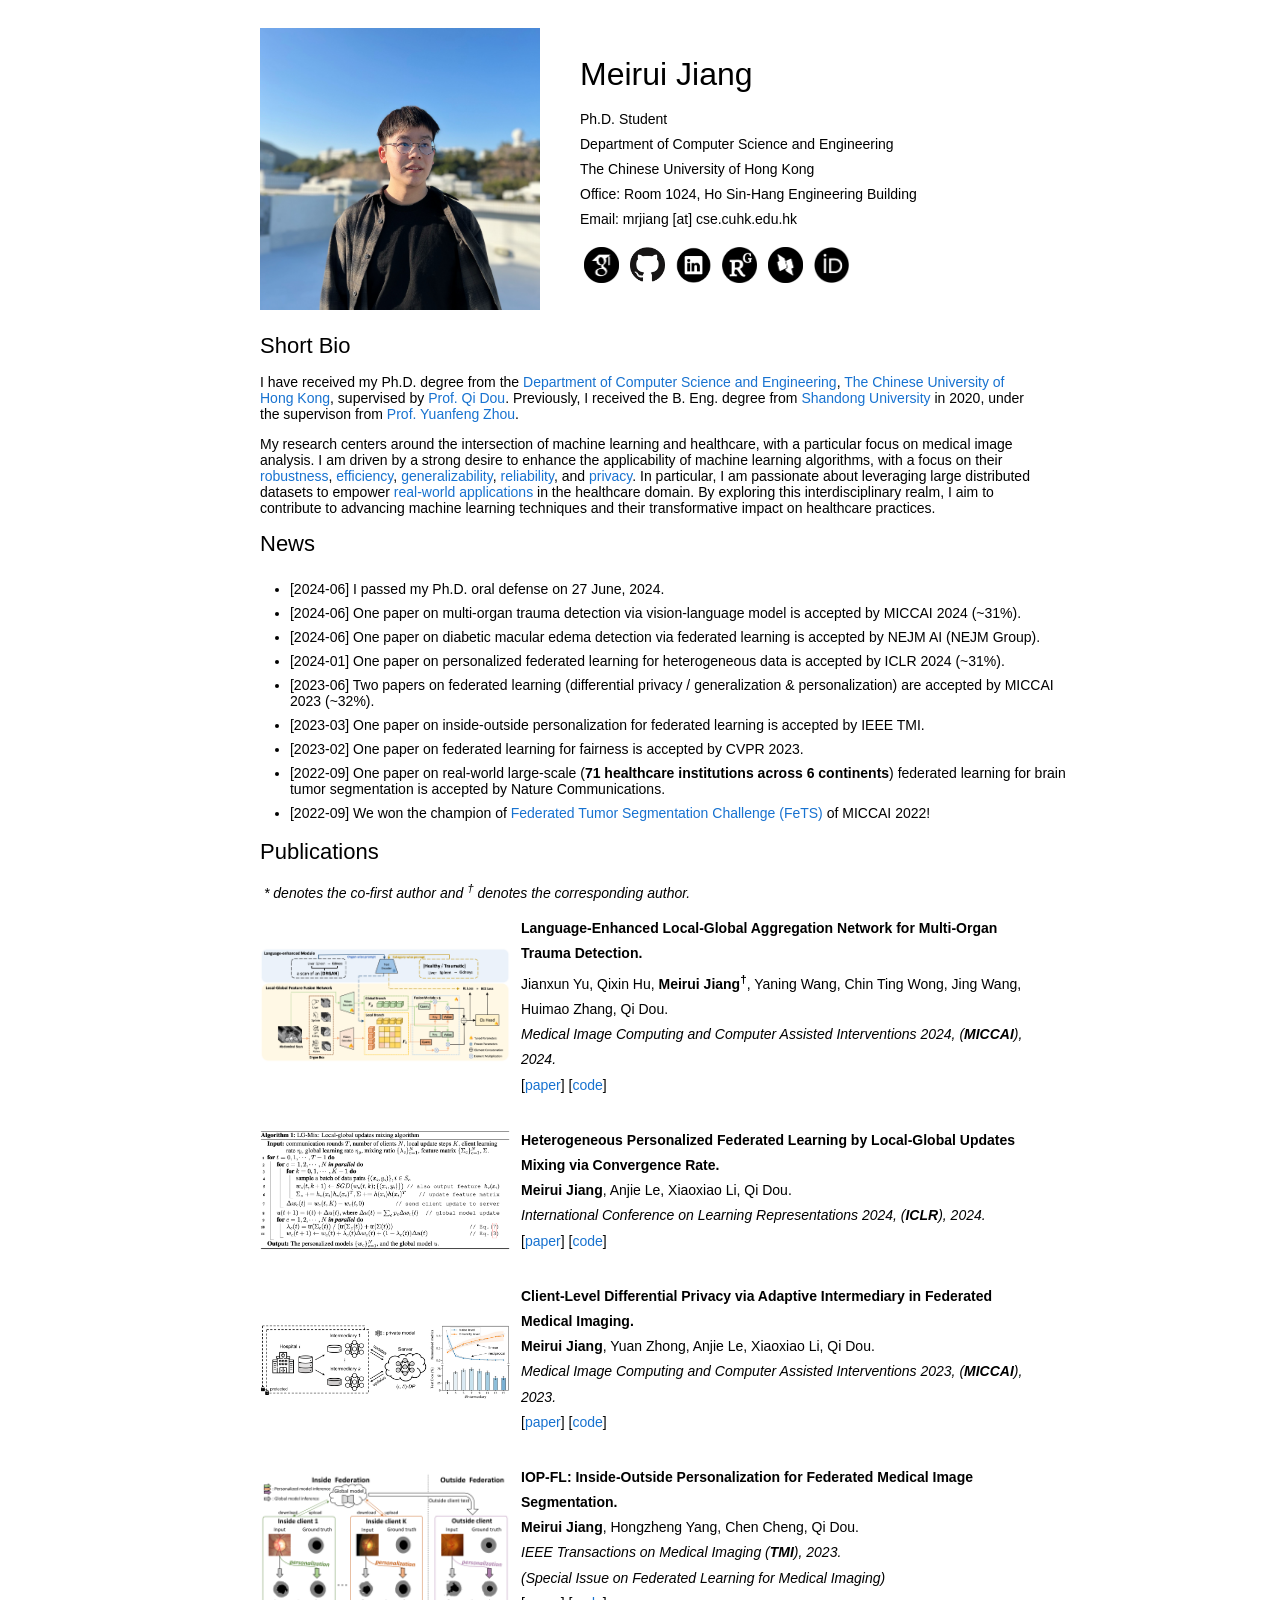
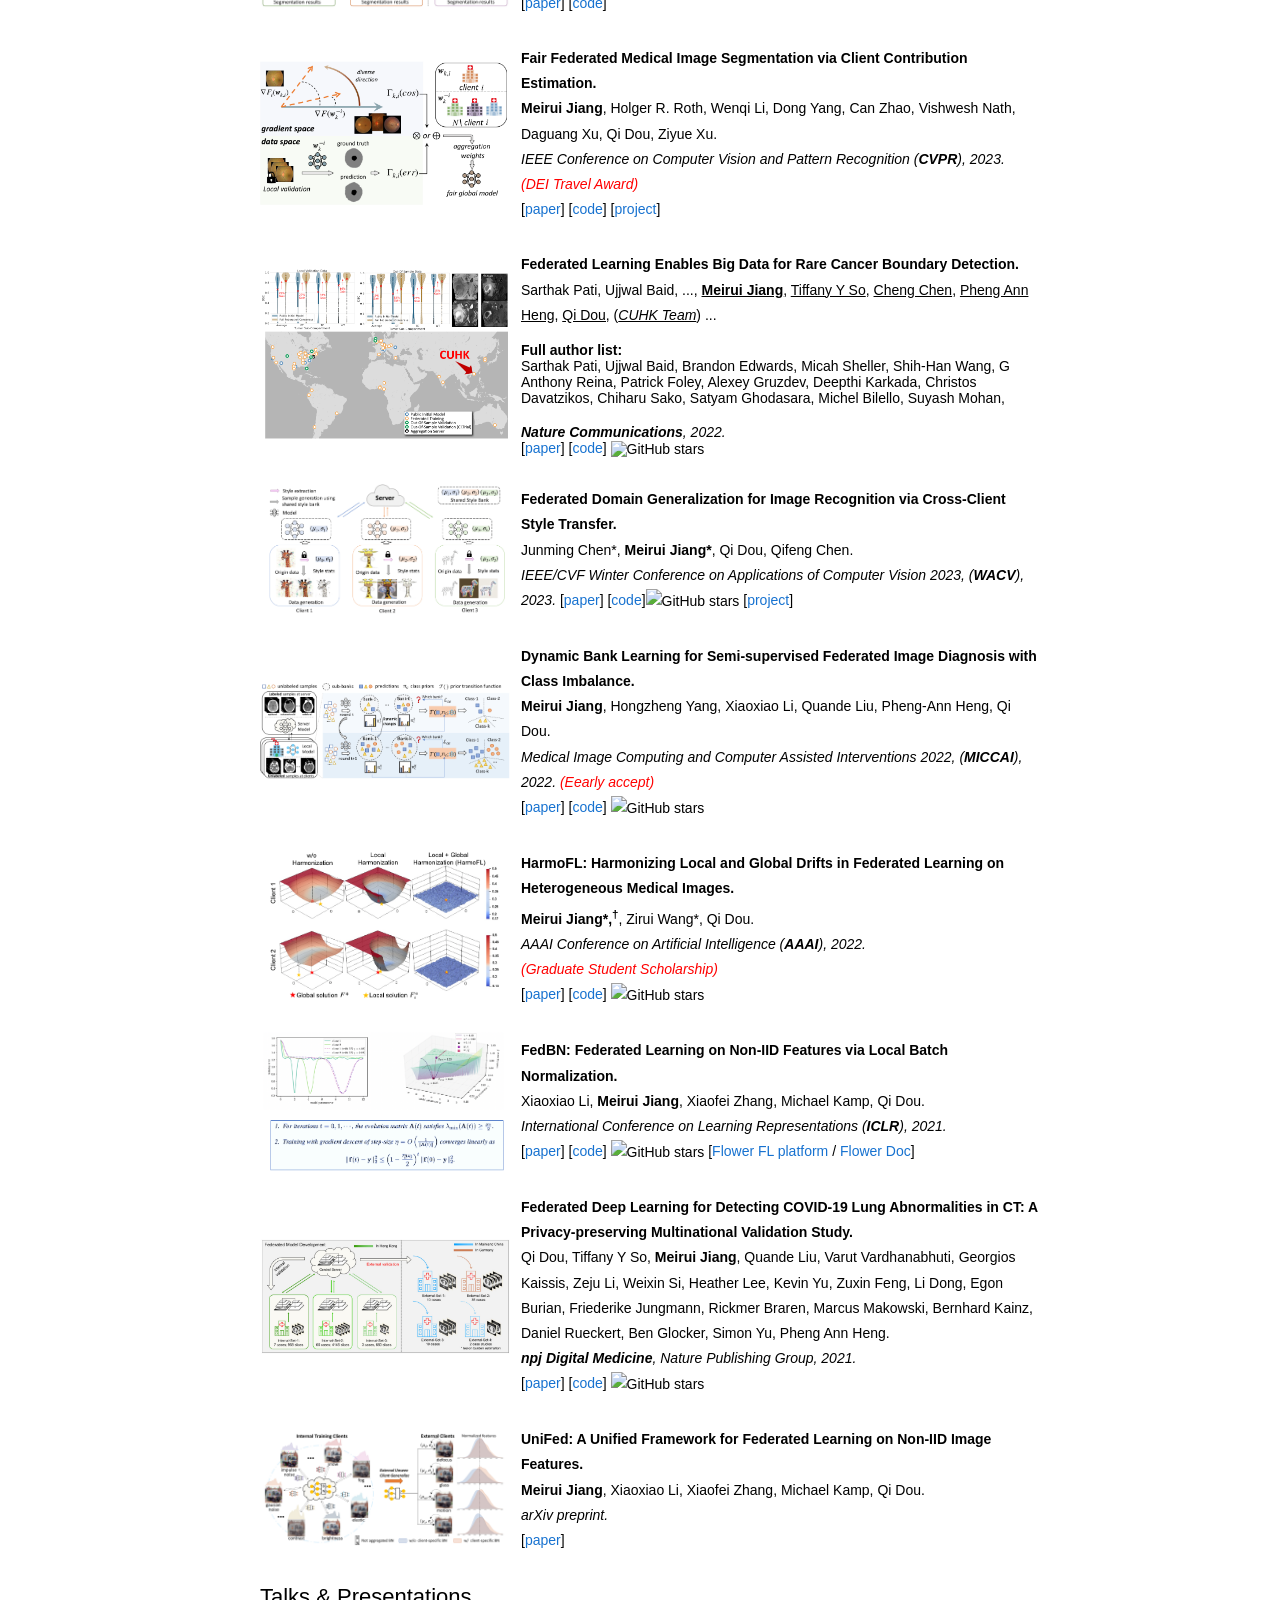
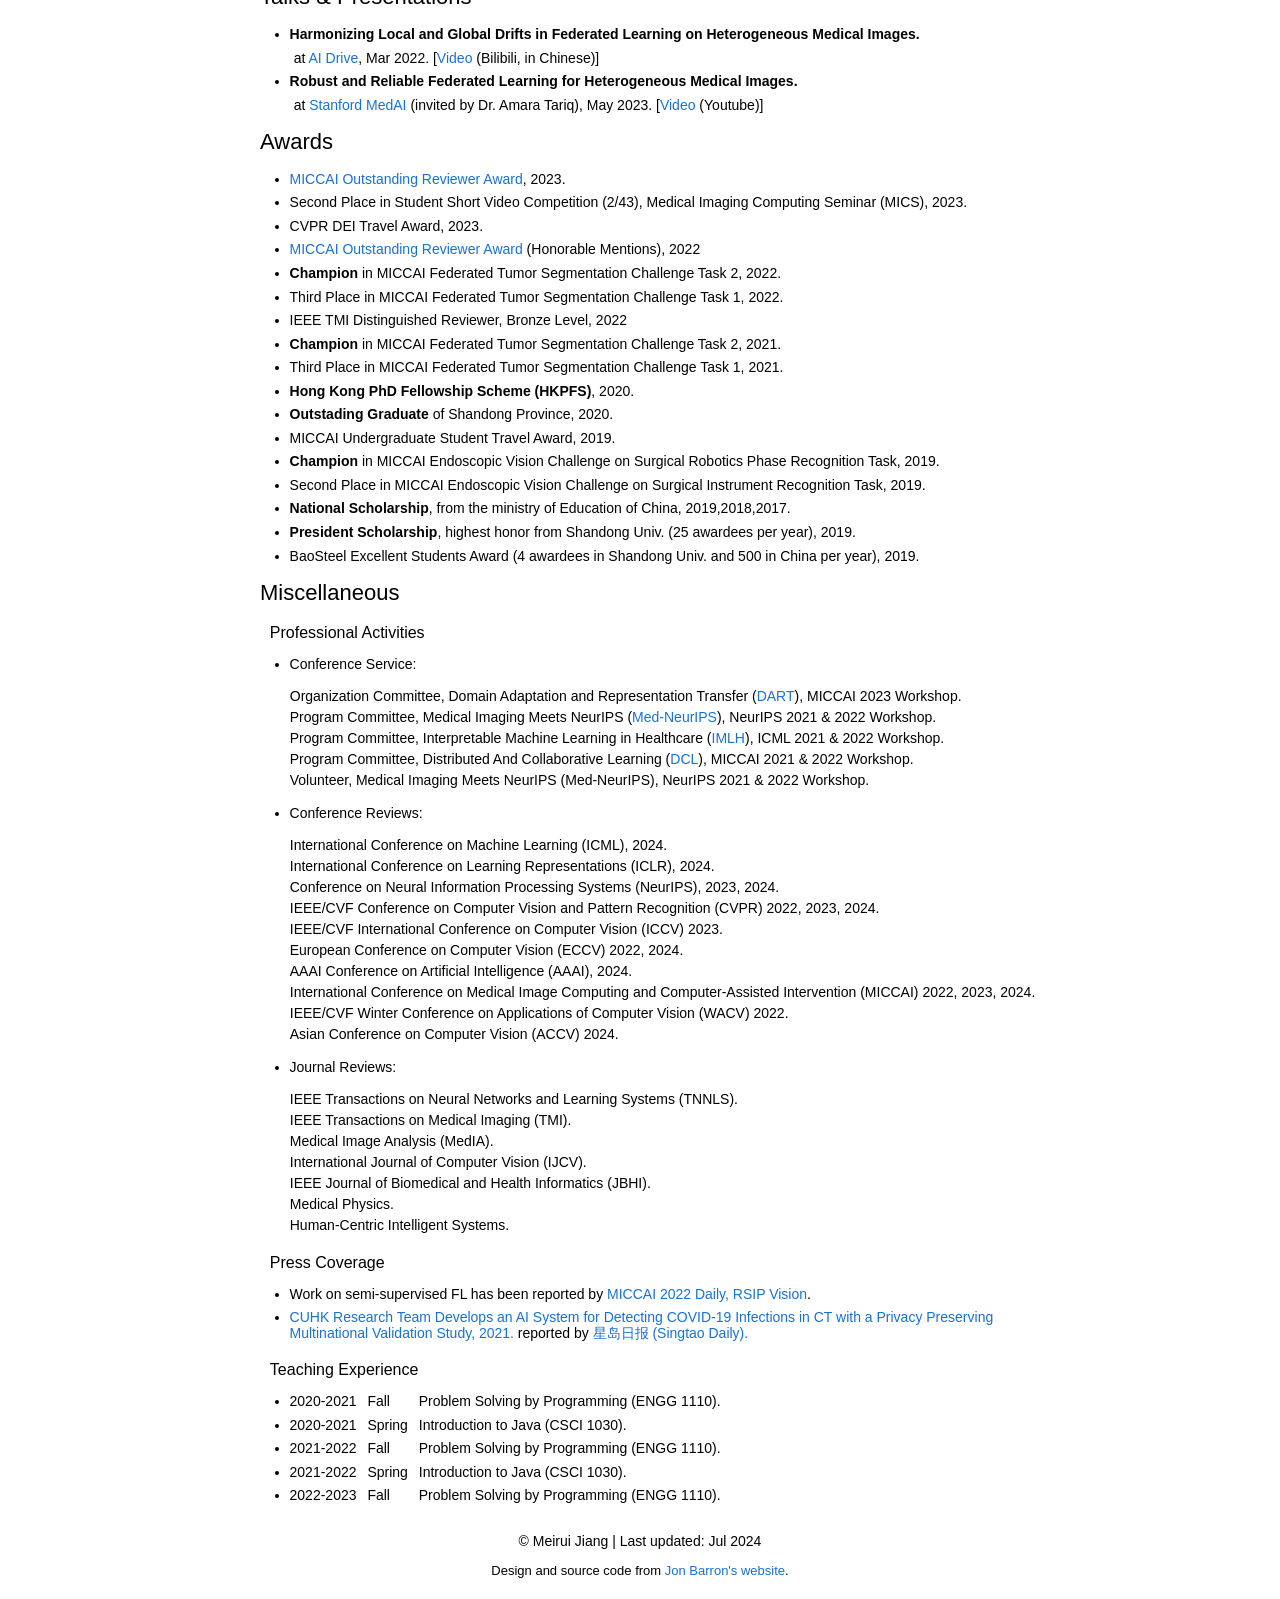
==== commit 101a174a: "update" ====
--- a/index.html
+++ b/index.html
@@ -414,8 +414,10 @@
                 IEEE/CVF Conference on Computer Vision and Pattern Recognition (CVPR) 2022, 2023, 2024.<br>
                 IEEE/CVF International Conference on Computer Vision (ICCV) 2023. <br>
                 European Conference on Computer Vision (ECCV) 2022, 2024.<br>
+                AAAI Conference on Artificial Intelligence (AAAI), 2024.<br>
                 International Conference on Medical Image Computing and Computer-Assisted Intervention (MICCAI) 2022, 2023, 2024.<br>
                 IEEE/CVF Winter Conference on Applications of Computer Vision (WACV) 2022.<br>
+                Asian Conference on Computer Vision (ACCV) 2024.<br>
               </p> 
 
               <ul style="height: auto;">
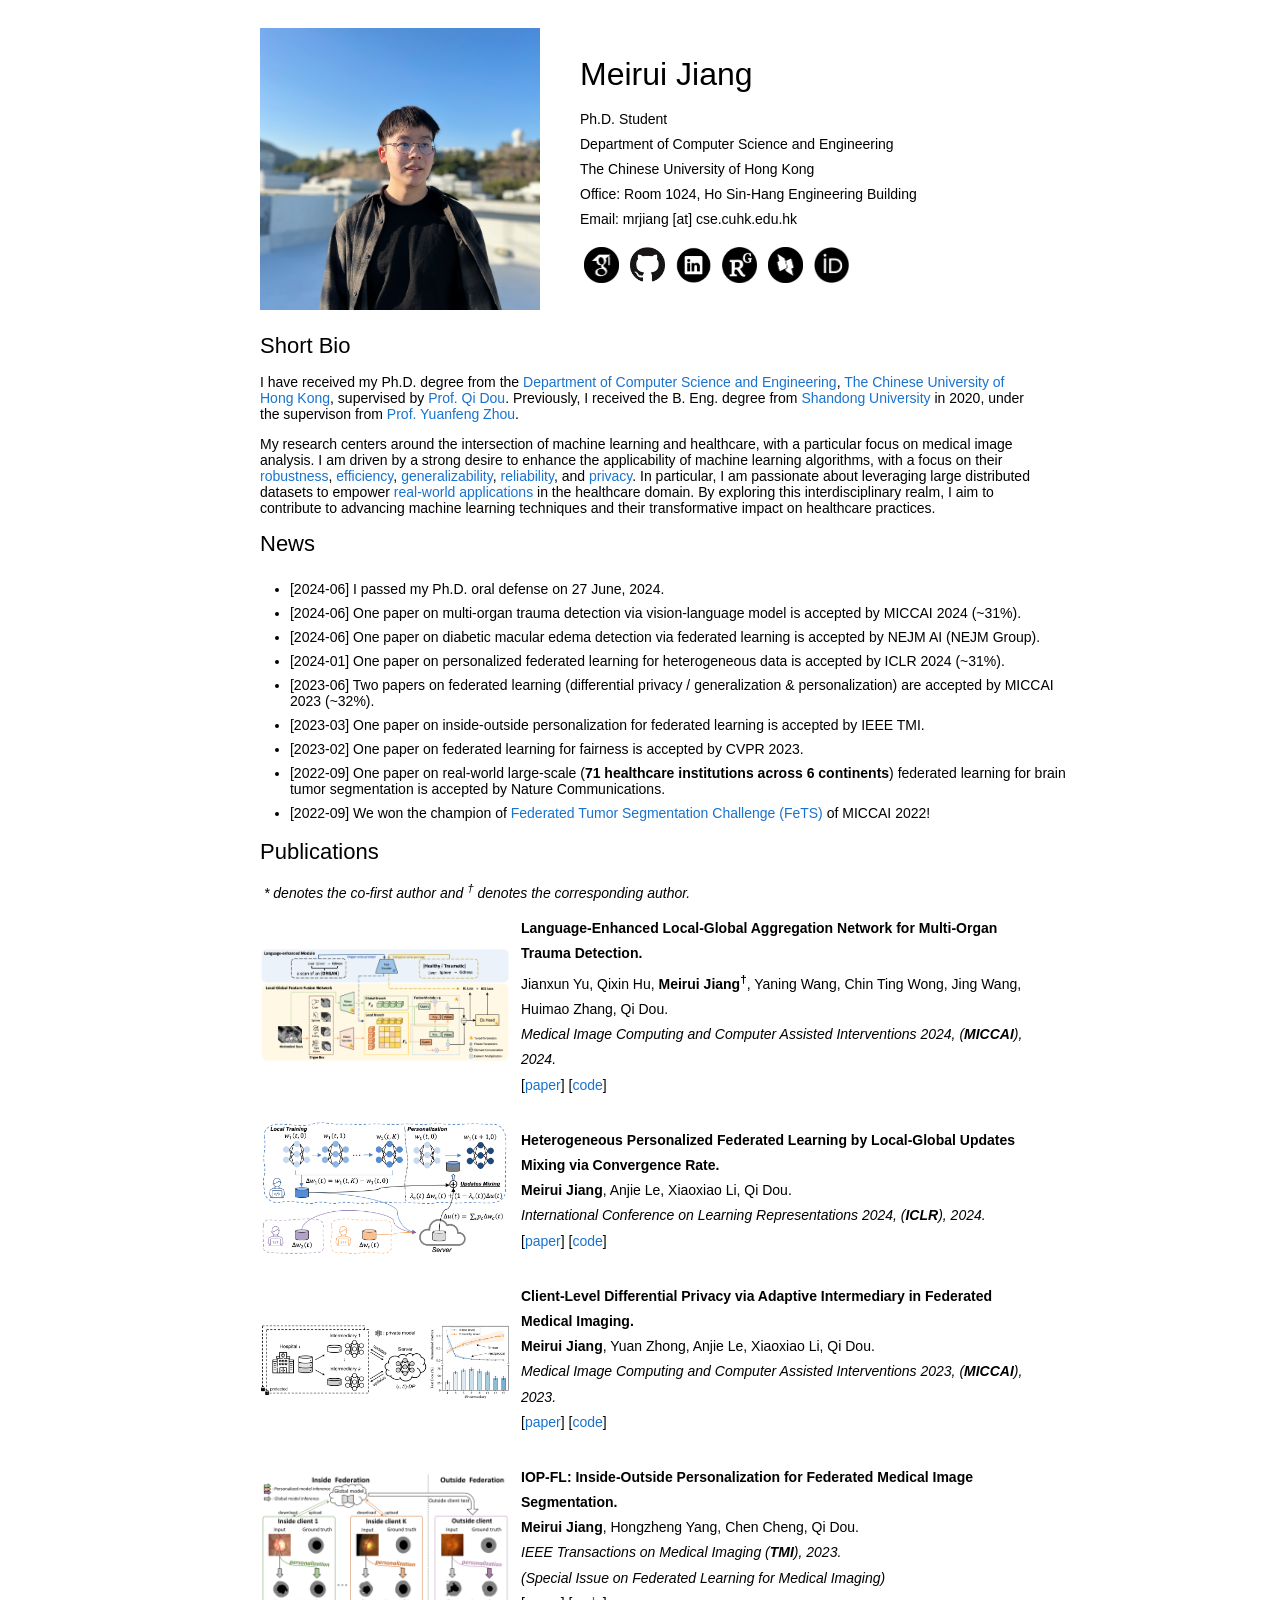
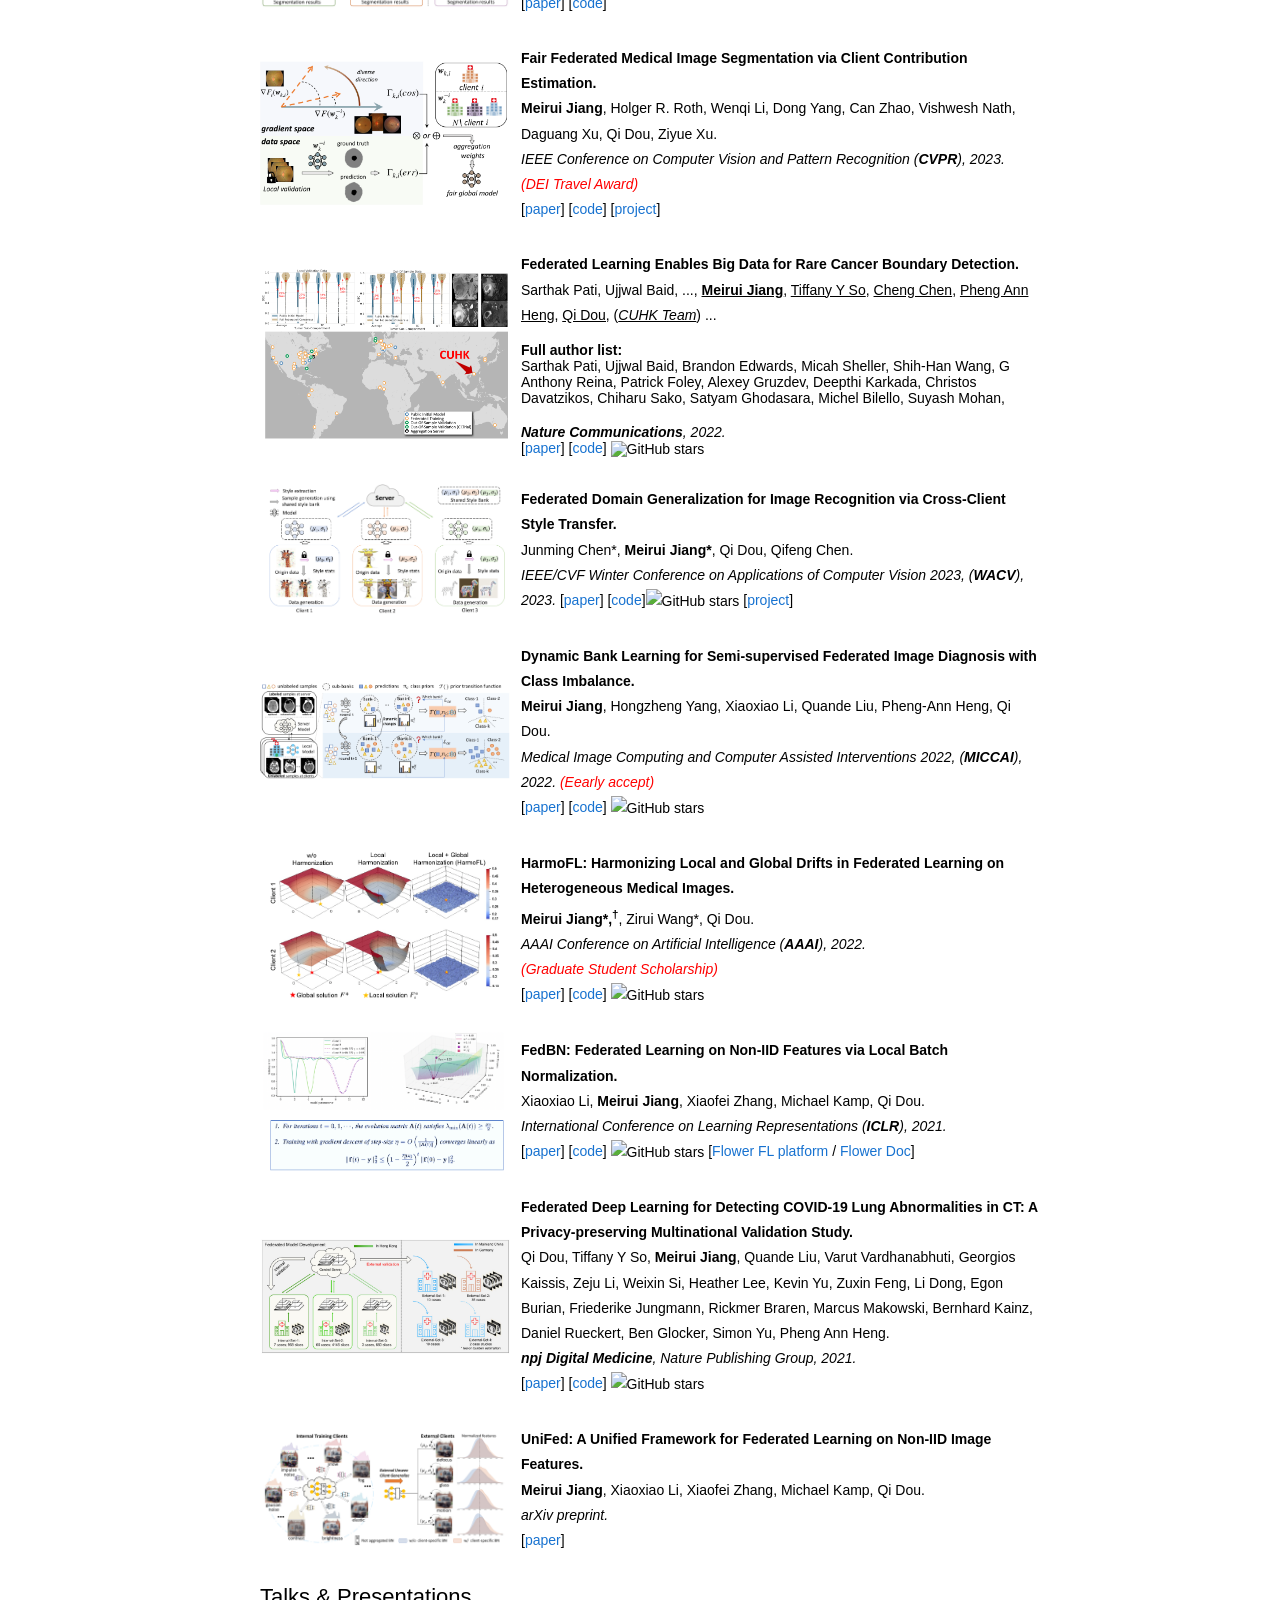
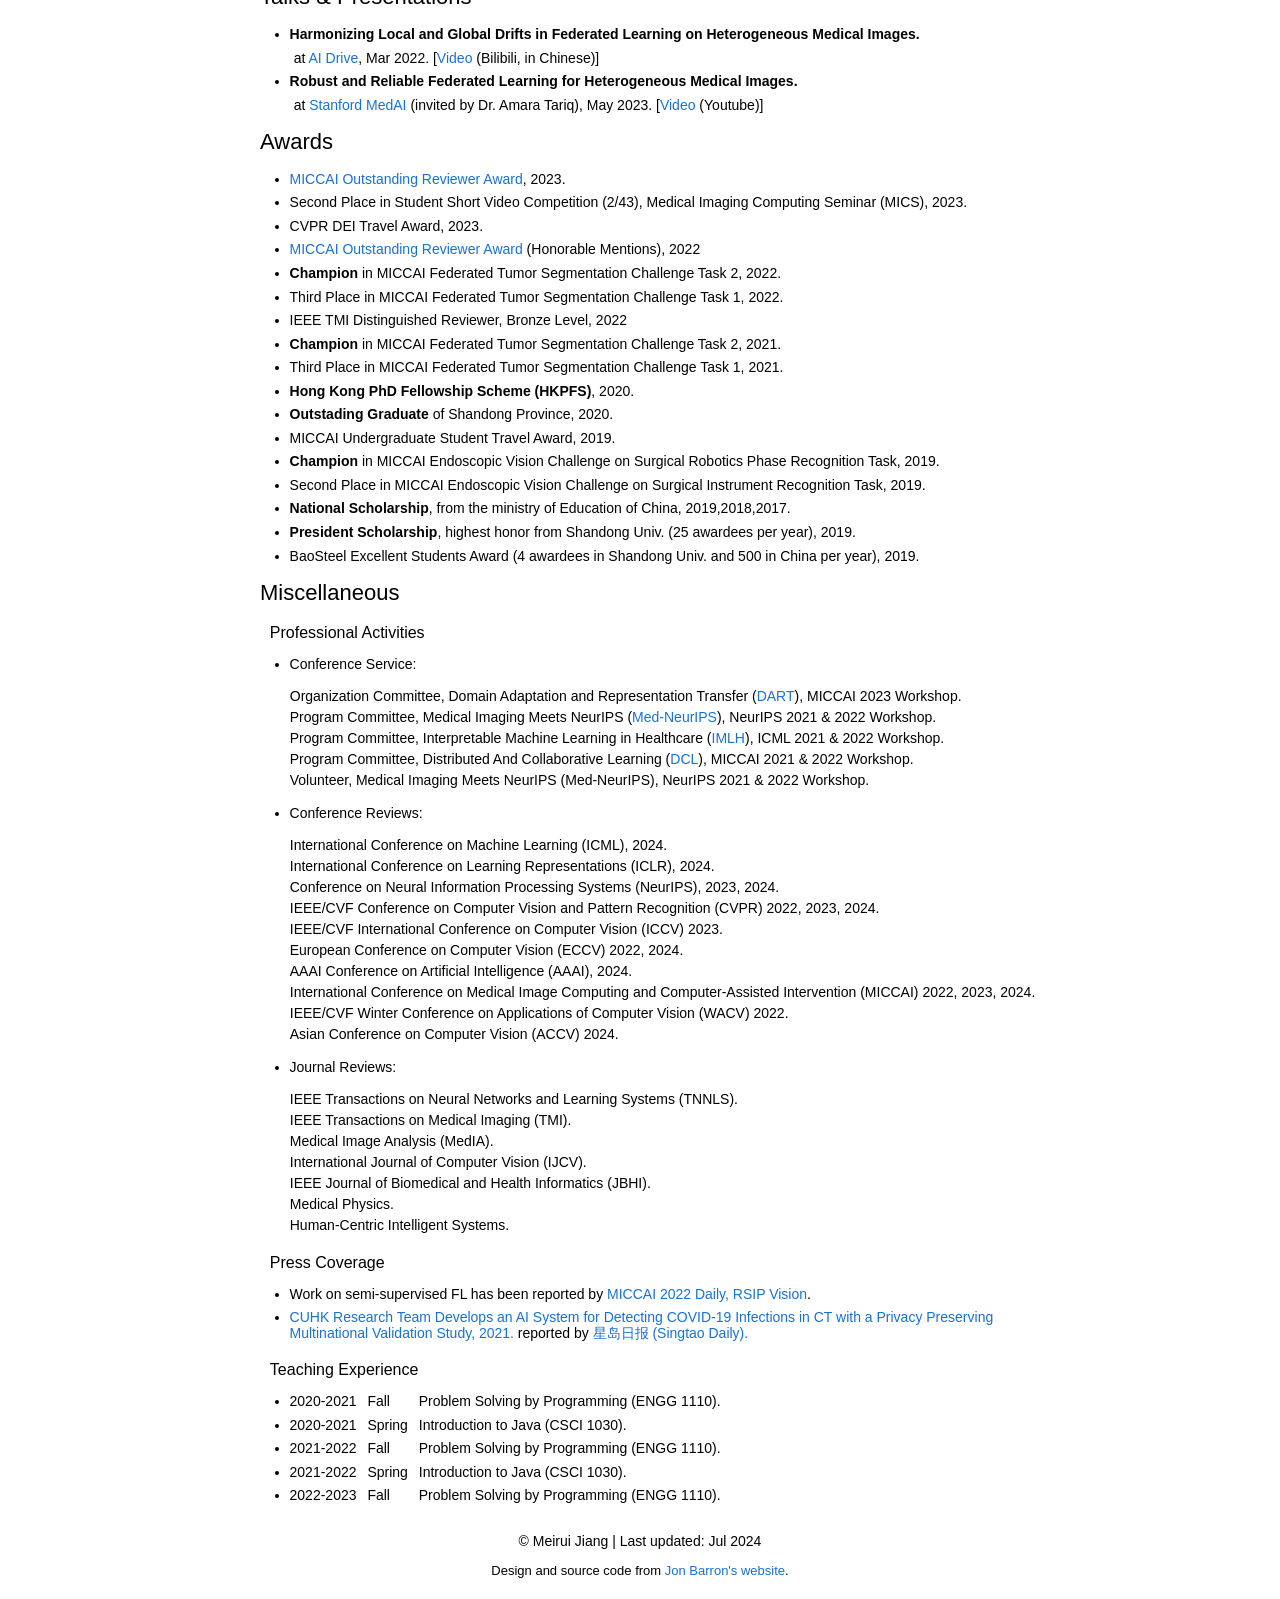
==== commit f7b27641: "update" ====
--- a/index.html
+++ b/index.html
@@ -121,7 +121,7 @@
             <!-- Paper item -->
               <tr>
               <td class="paper-item-img">
-                <img src="images/papers/ICLR24_lgmix.png" alt="clean-usnob" width="250" height="120">
+                <img src="images/papers/ICLR24_lgmix_new.png" alt="clean-usnob" width="250" height="120">
               </td>
               <td width="75%" valign="middle">
                 <p style="line-height: 1.8em;">
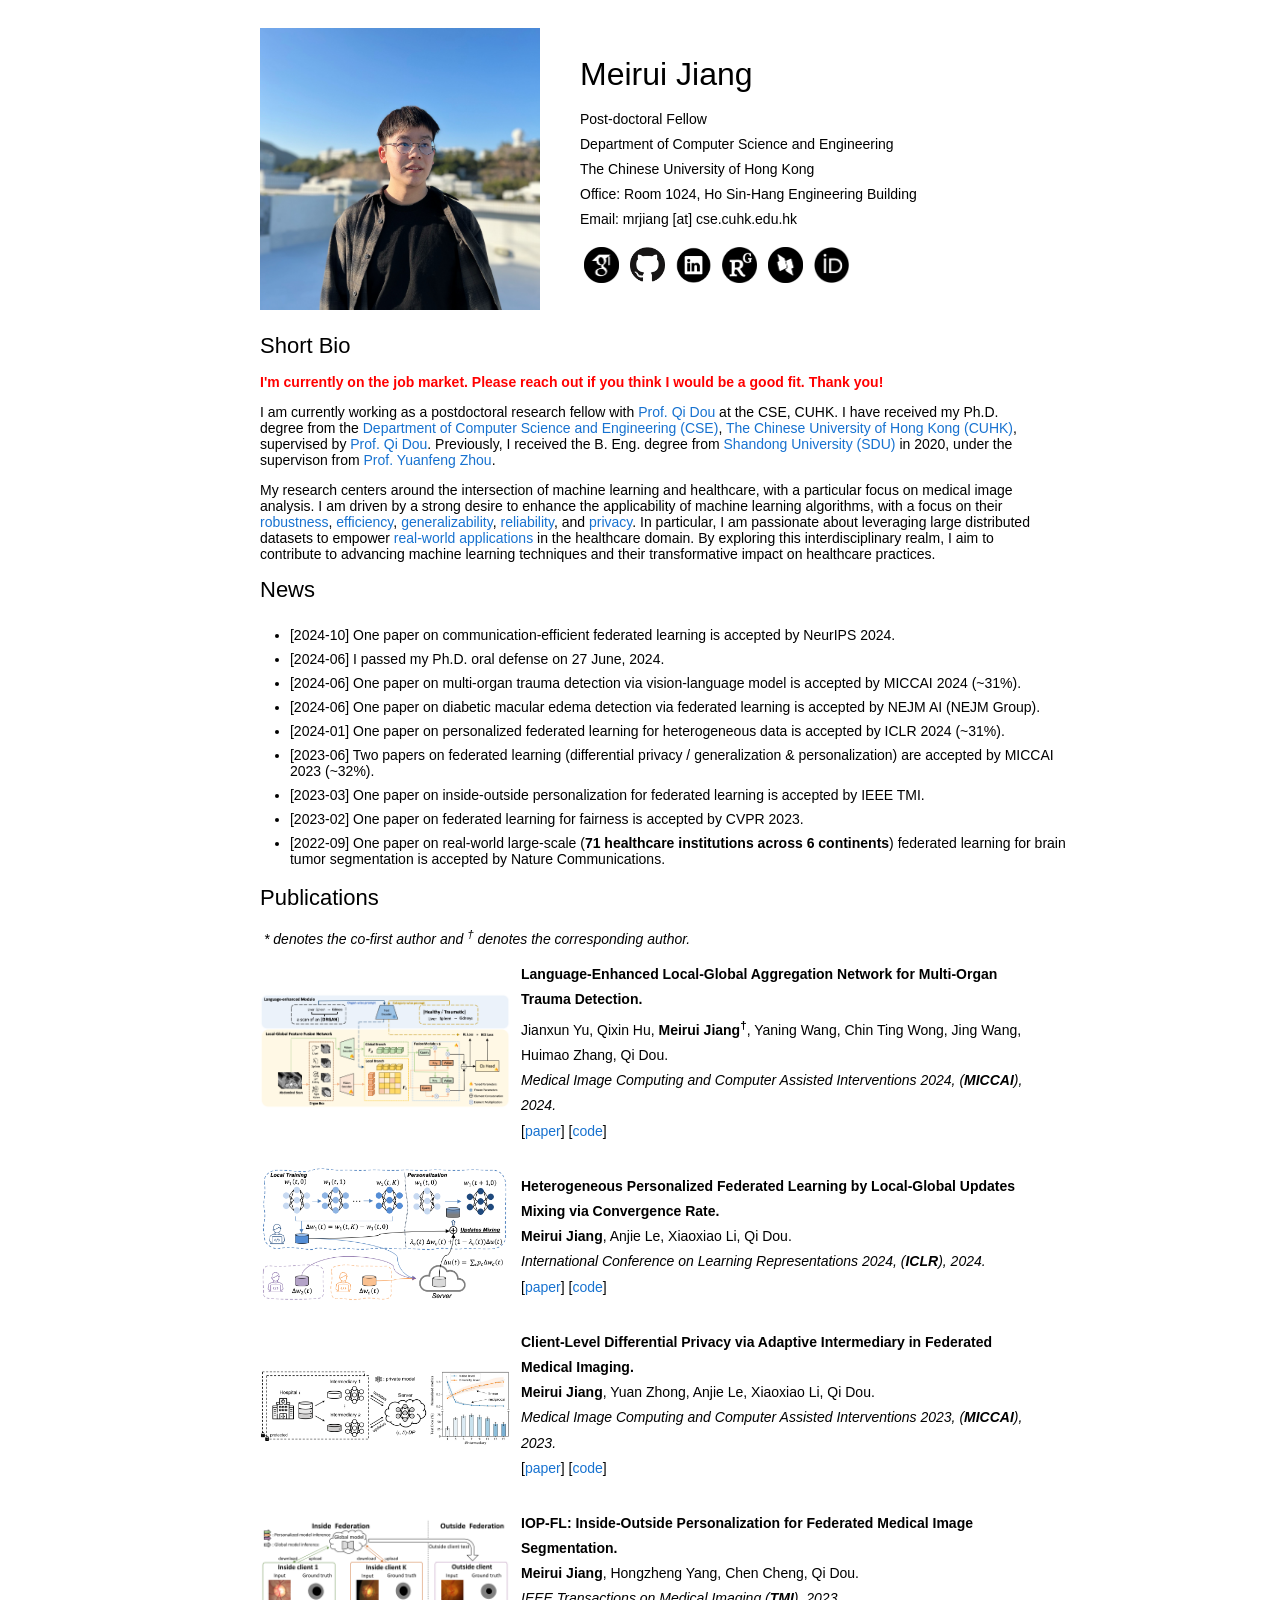
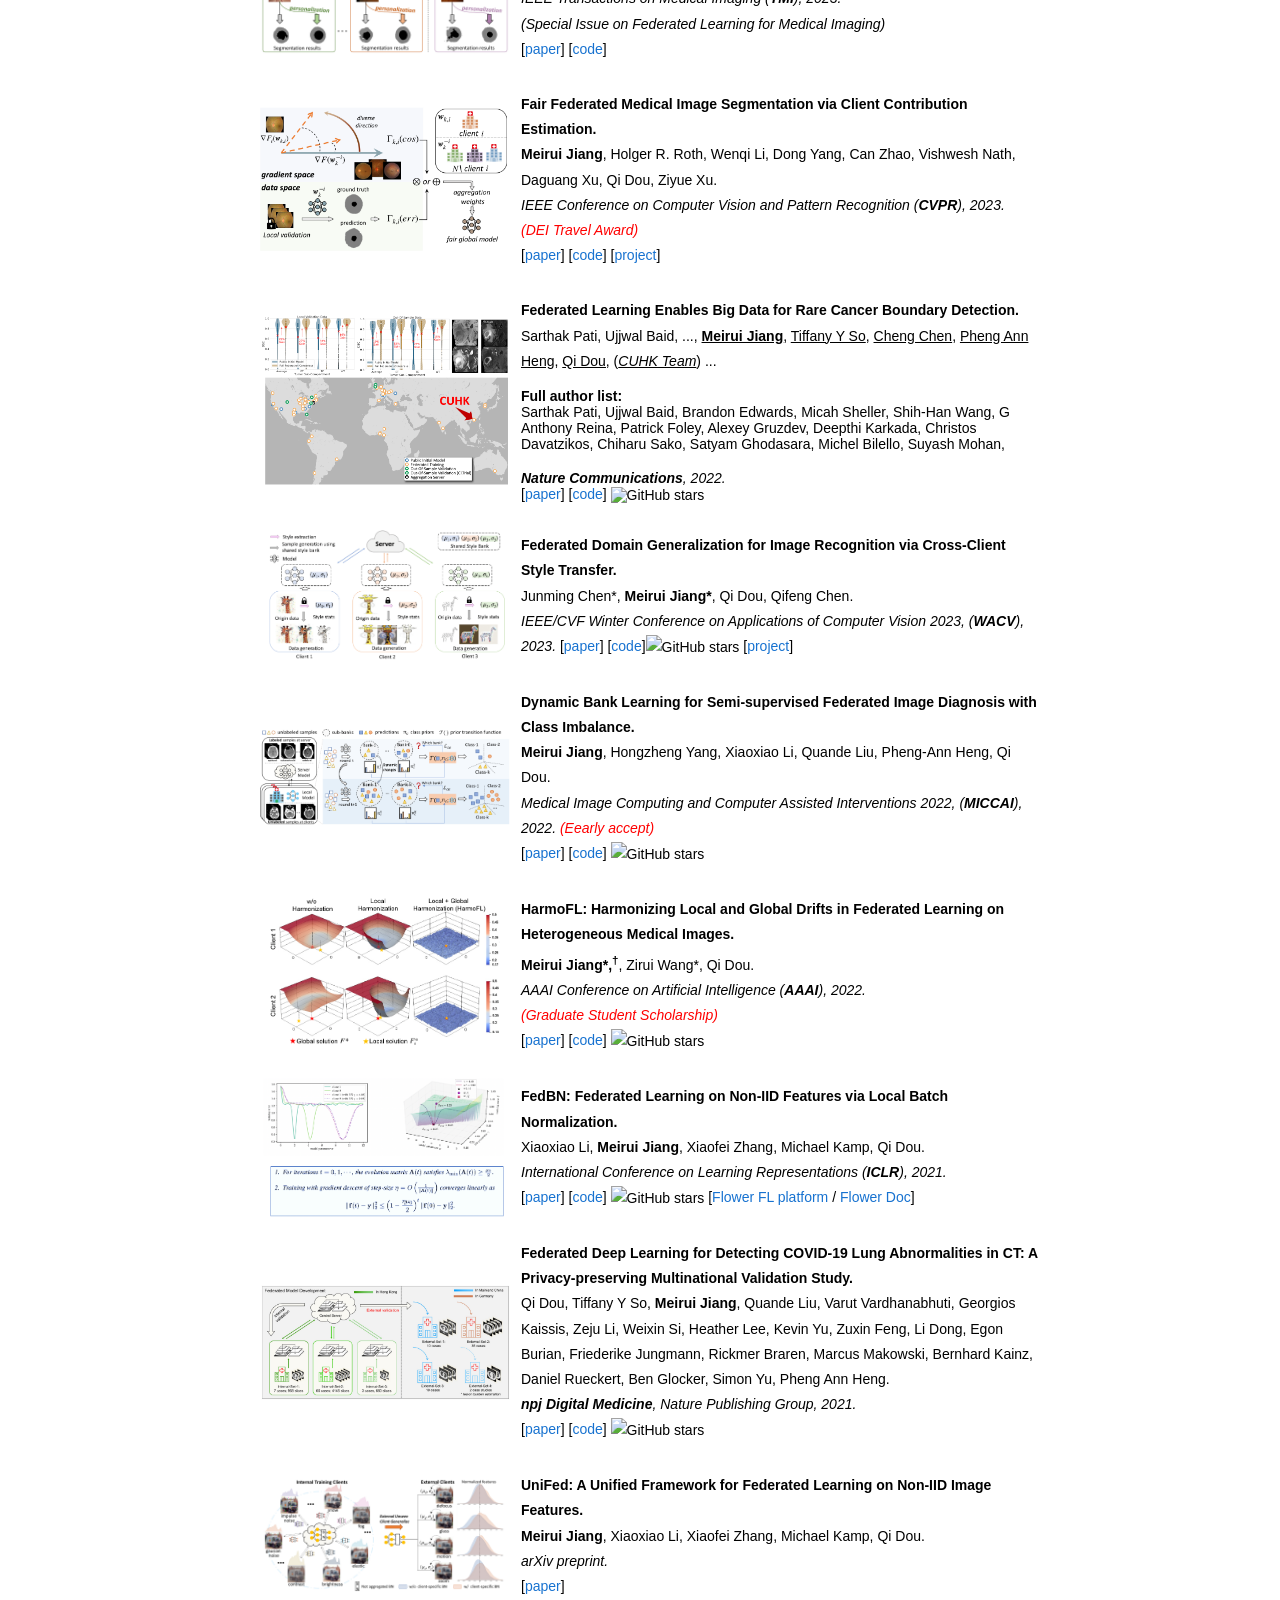
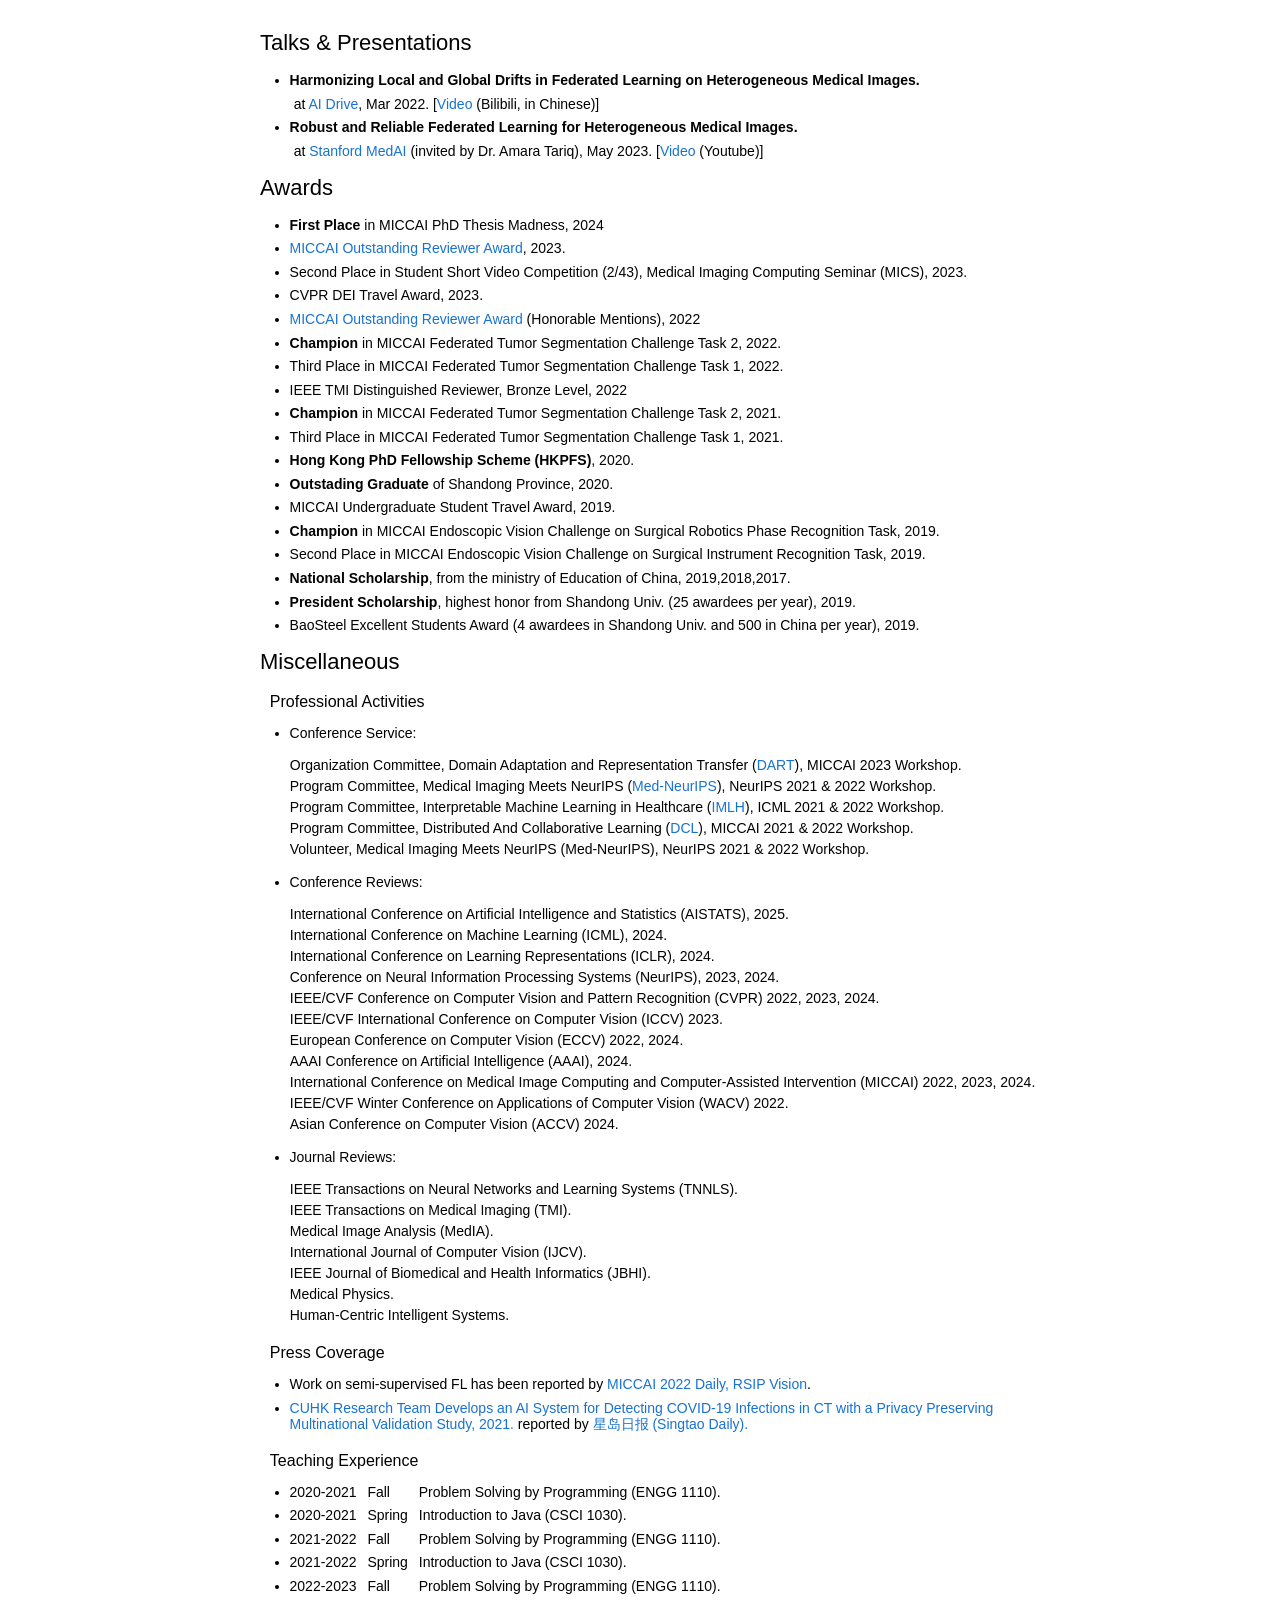
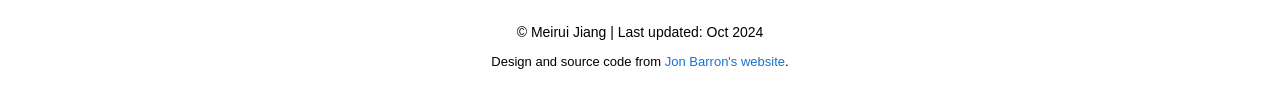
==== commit 2b027e40: "update" ====
--- a/index.html
+++ b/index.html
@@ -23,7 +23,7 @@
               <p style="text-align:left; display: flex; align-items: center;" >
                 <name>Meirui Jiang</name>
               </p>
-              <p style="line-height: 1.8em;">​Ph.D. Student
+              <p style="line-height: 1.8em;">Post-doctoral Fellow
                 <br>
                 Department of ​Computer Science and Engineering
                 <br>
@@ -52,8 +52,14 @@
         <table style="width:100%;border:0px;border-spacing:0px;border-collapse:separate;margin-right:auto;margin-left:auto;"><tbody>
             <tr>
             <td style="padding-left:20px;width:100%;vertical-align:middle">
+              <p style="color:red">
+              <b>
+              I'm currently on the job market. Please reach out if you think I would be a good fit. Thank you!
+              </b>
+              </p>
               <p>
-                I have received my Ph.D. degree from the <a href="http://www.cse.cuhk.edu.hk/", target="_blank">Department of Computer Science and Engineering</a>, <a href="https://www.cuhk.edu.hk/english/", target="_blank">The Chinese University of Hong Kong</a>, supervised by <a href="http://www.cse.cuhk.edu.hk/~qdou/", target="_blank">Prof. Qi Dou</a>. Previously, I received the B. Eng. degree from <a href="https://www.en.sdu.edu.cn/", target="_blank">Shandong University</a> in 2020, under the supervison from <a href="https://faculty.sdu.edu.cn/zhouyuanfeng/en/index/14652/list/index.htm", target="_blank">Prof. Yuanfeng Zhou</a>.
+                I am currently working as a postdoctoral research fellow with <a href="http://www.cse.cuhk.edu.hk/~qdou/", target="_blank">Prof. Qi Dou</a> at the CSE, CUHK.
+                I have received my Ph.D. degree from the <a href="http://www.cse.cuhk.edu.hk/", target="_blank">Department of Computer Science and Engineering (CSE)</a>, <a href="https://www.cuhk.edu.hk/english/", target="_blank">The Chinese University of Hong Kong (CUHK)</a>, supervised by <a href="http://www.cse.cuhk.edu.hk/~qdou/", target="_blank">Prof. Qi Dou</a>. Previously, I received the B. Eng. degree from <a href="https://www.en.sdu.edu.cn/", target="_blank">Shandong University (SDU)</a> in 2020, under the supervison from <a href="https://faculty.sdu.edu.cn/zhouyuanfeng/en/index/14652/list/index.htm", target="_blank">Prof. Yuanfeng Zhou</a>.
               </p>
               <p>
                 <!-- My research interest lies in AI (with explainability, privacy and generalizability) for healthcare, aiming to promote the applicability of AI research. Recently I focus on federated learning. -->
@@ -70,6 +76,7 @@
             <td width="100%" valign="center">
               <nav>
               <ul style="height: auto; overflow:hidden; overflow-y:scroll; height:250px; width:100%;">
+                <li> [2024-10] One paper on communication-efficient federated learning is accepted by NeurIPS 2024.</li>
                 <li> [2024-06] I passed my Ph.D. oral defense on 27 June, 2024.</li>
                 <li> [2024-06] One paper on multi-organ trauma detection via vision-language model is accepted by MICCAI 2024 (~31%).</li>
                 <li> [2024-06] One paper on diabetic macular edema detection via federated learning is accepted by NEJM AI (NEJM Group).</li>
@@ -348,6 +355,7 @@
           <tr>
             <td width="100%" valign="center">
               <ul style="height: auto;">
+                <li><b>First Place</b> in MICCAI PhD Thesis Madness, 2024</li>
                 <li><a href="https://conferences.miccai.org/2023/en/MICCAI-2023-OUTSTANDING-REVIEWERS-AWARDS.html", target="_blank">MICCAI Outstanding Reviewer Award</a>, 2023.</li>
                 <li> Second Place in Student Short Video Competition (2/43), Medical Imaging Computing Seminar (MICS), 2023. </li>
                 <li> CVPR DEI Travel Award, 2023.</li>
@@ -408,6 +416,7 @@
                 <li>Conference Reviews:</li>
               </ul>
               <p style="padding-left: 6%; line-height: 1.5em;">
+                International Conference on Artificial Intelligence and Statistics (AISTATS), 2025. <br>
                 International Conference on Machine Learning (ICML), 2024. <br>
                 International Conference on Learning Representations (ICLR), 2024. <br>
                 Conference on Neural Information Processing Systems (NeurIPS), 2023, 2024.<br>
@@ -471,7 +480,7 @@
         <script type='text/javascript' id='clustrmaps' src='//cdn.clustrmaps.com/map_v2.js?cl=ffffff&w=300&t=tt&d=4GG2QxebpCMOJ_OIdj1xWliqjNIIErHgx5_FSEWwx-w'></script>
 
         <footer>
-          <p style="text-align:center"> © Meirui Jiang | Last updated: Jul 2024</p>
+          <p style="text-align:center"> © Meirui Jiang | Last updated: Oct 2024</p>
           <p style="text-align:center;font-size:small;">
             Design and source code from <a style="font-size:small;" href="https://jonbarron.info", target="_blank">Jon Barron's website</a>.
           </a></p>
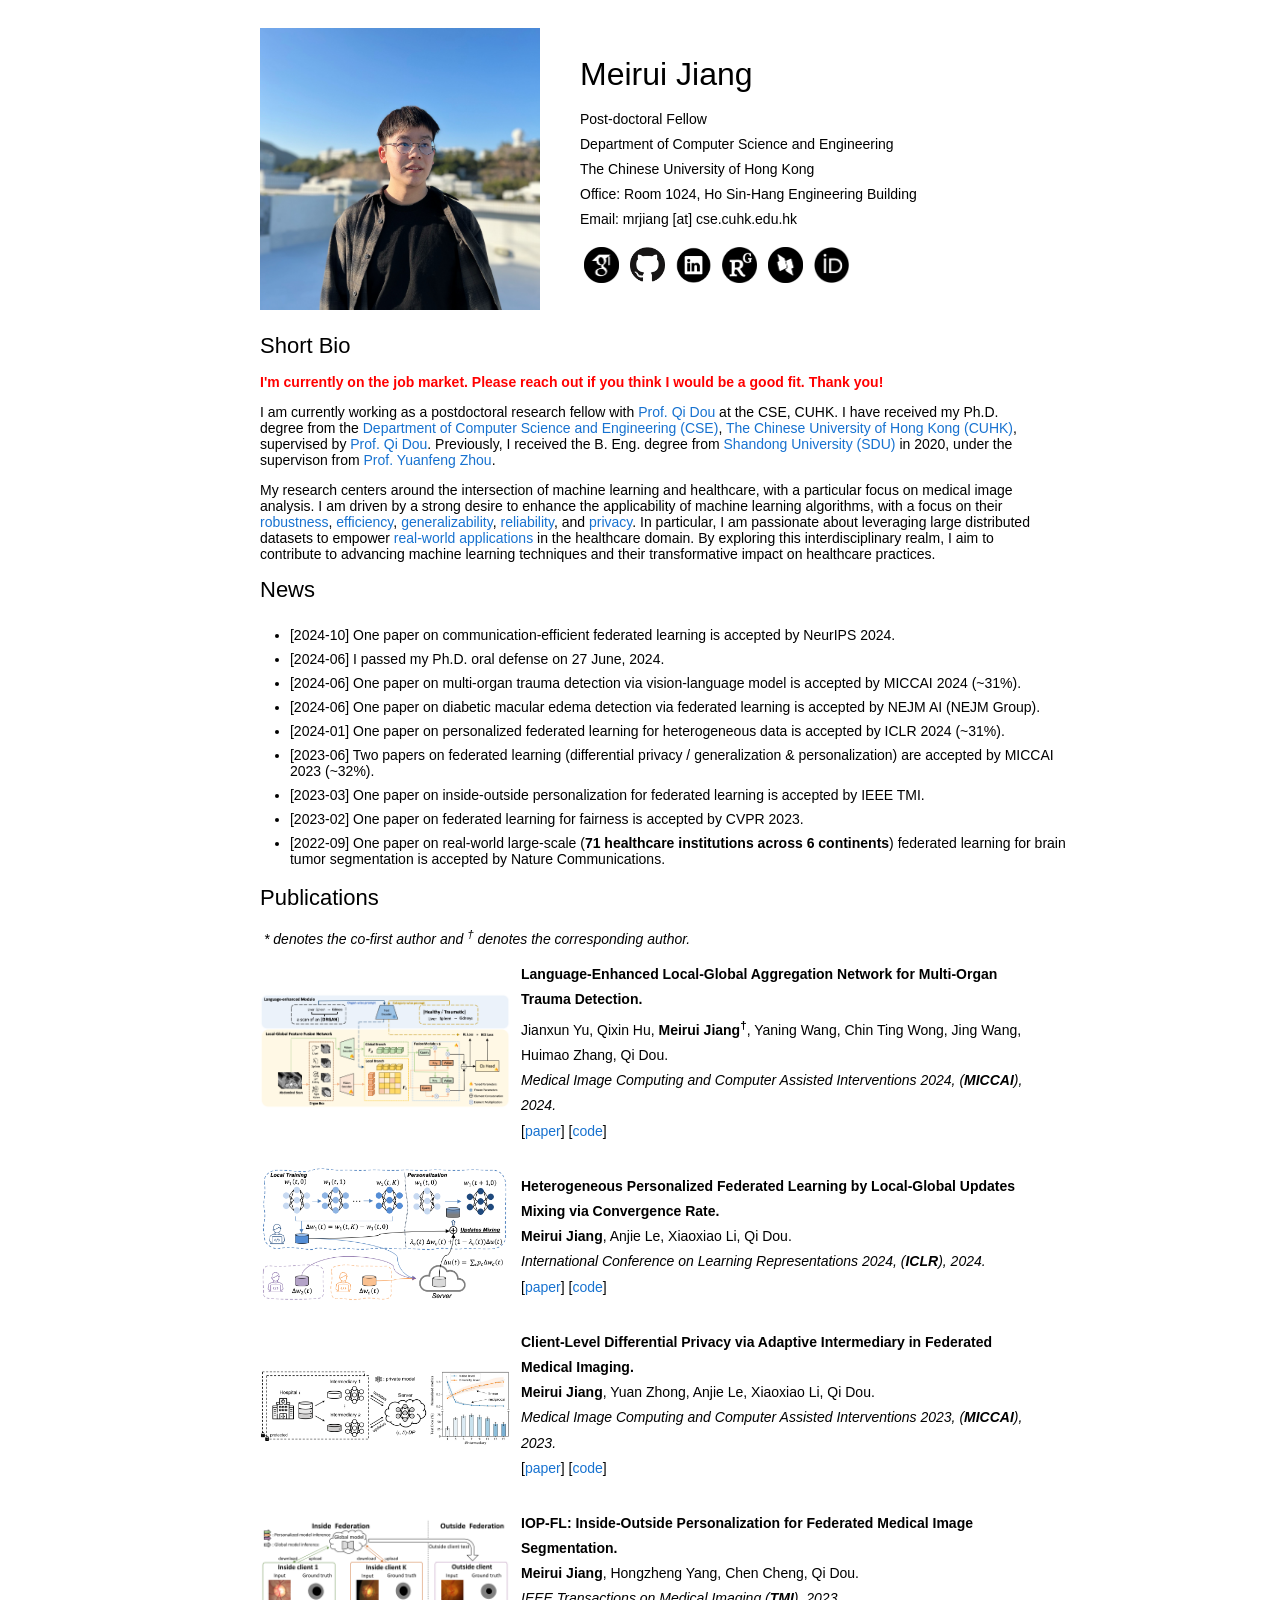
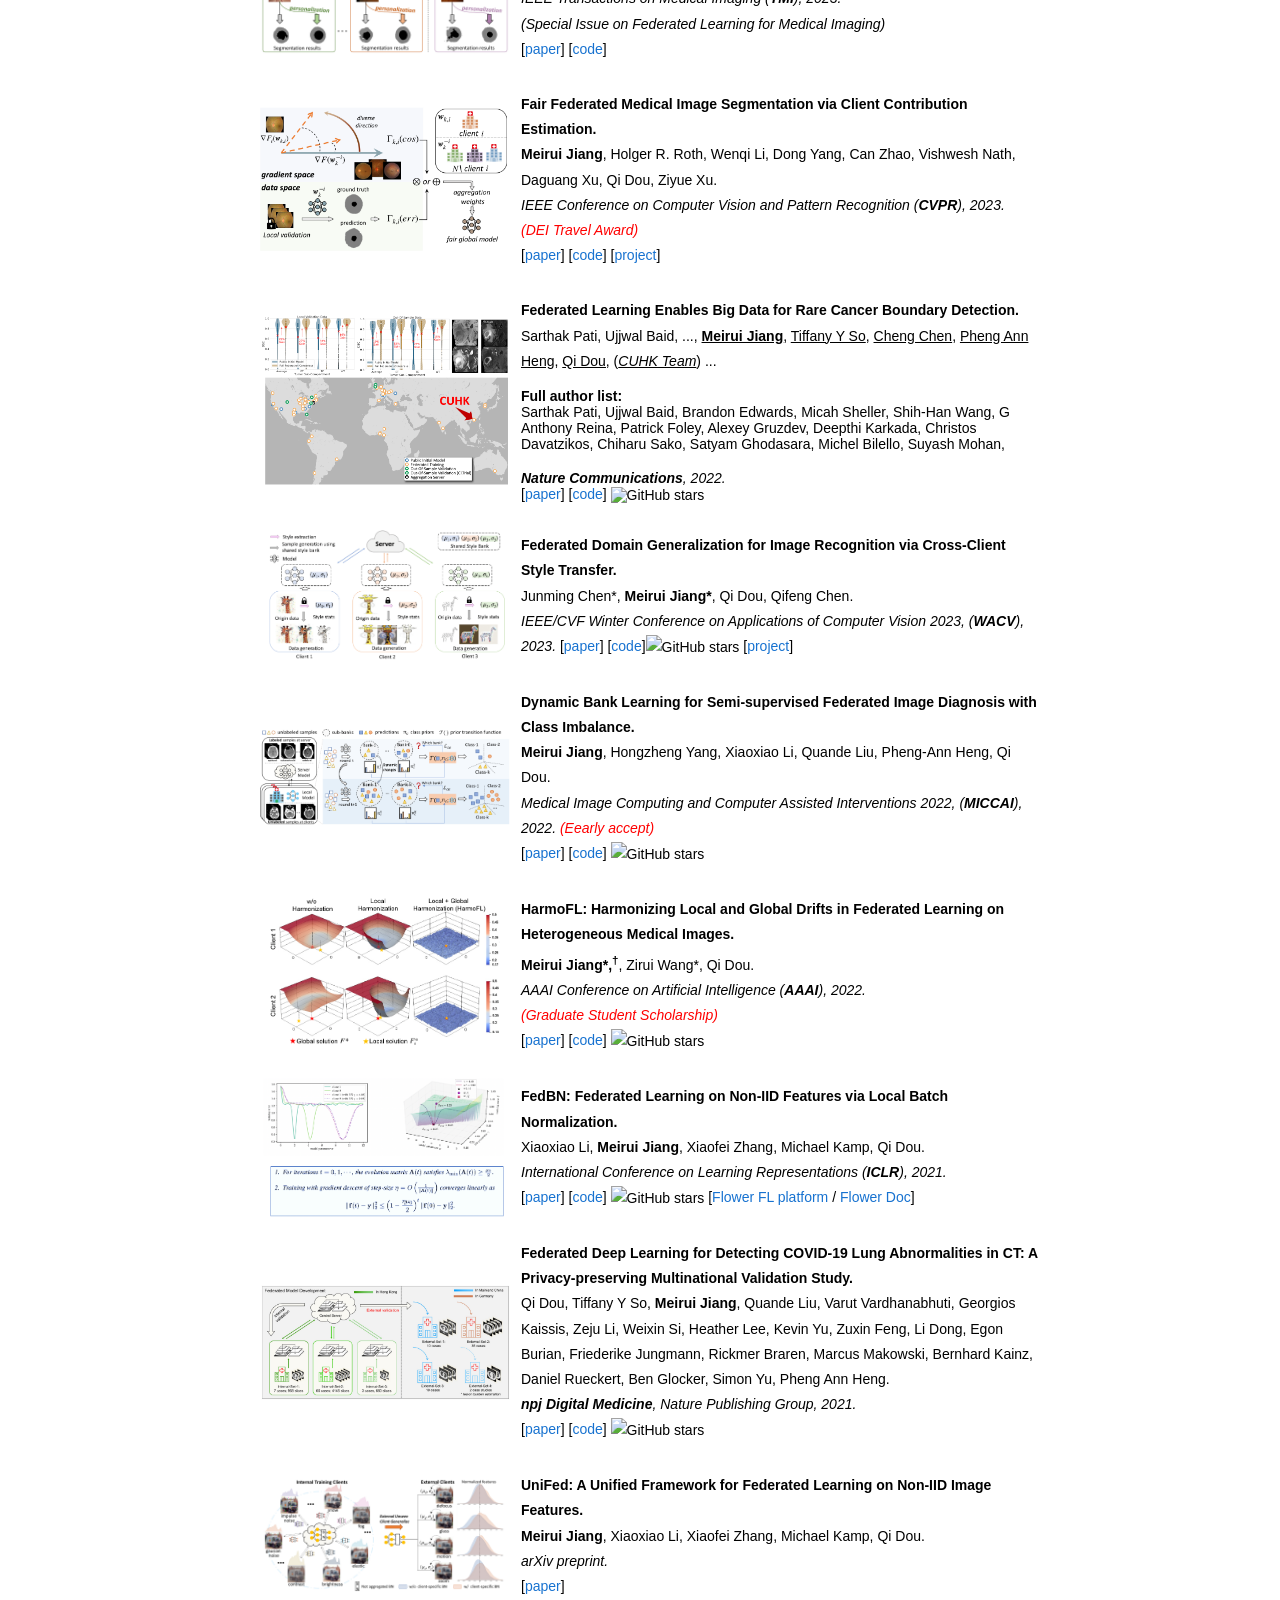
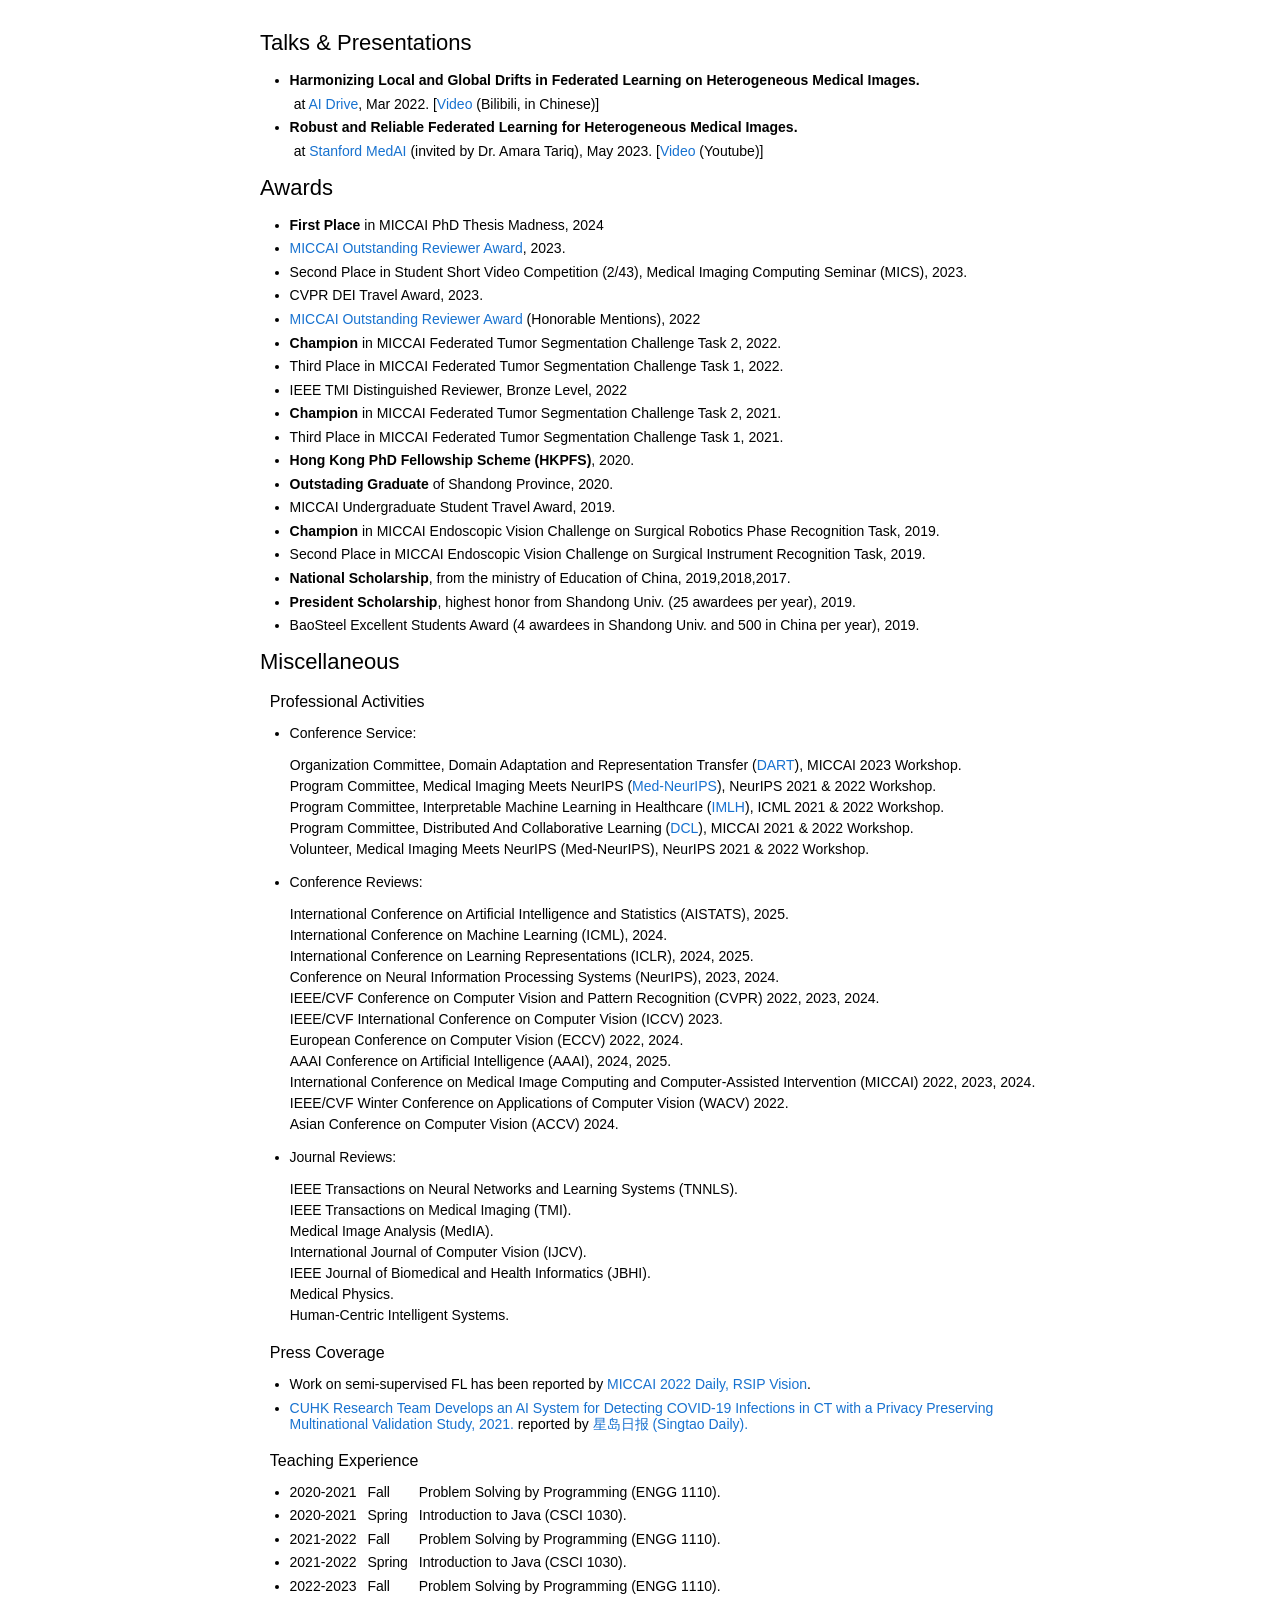
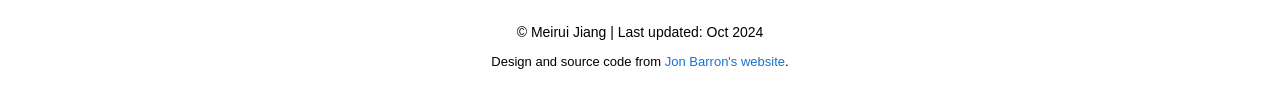
==== commit efba7edd: "update" ====
--- a/index.html
+++ b/index.html
@@ -418,12 +418,12 @@
               <p style="padding-left: 6%; line-height: 1.5em;">
                 International Conference on Artificial Intelligence and Statistics (AISTATS), 2025. <br>
                 International Conference on Machine Learning (ICML), 2024. <br>
-                International Conference on Learning Representations (ICLR), 2024. <br>
+                International Conference on Learning Representations (ICLR), 2024, 2025. <br>
                 Conference on Neural Information Processing Systems (NeurIPS), 2023, 2024.<br>
                 IEEE/CVF Conference on Computer Vision and Pattern Recognition (CVPR) 2022, 2023, 2024.<br>
                 IEEE/CVF International Conference on Computer Vision (ICCV) 2023. <br>
                 European Conference on Computer Vision (ECCV) 2022, 2024.<br>
-                AAAI Conference on Artificial Intelligence (AAAI), 2024.<br>
+                AAAI Conference on Artificial Intelligence (AAAI), 2024, 2025.<br>
                 International Conference on Medical Image Computing and Computer-Assisted Intervention (MICCAI) 2022, 2023, 2024.<br>
                 IEEE/CVF Winter Conference on Applications of Computer Vision (WACV) 2022.<br>
                 Asian Conference on Computer Vision (ACCV) 2024.<br>
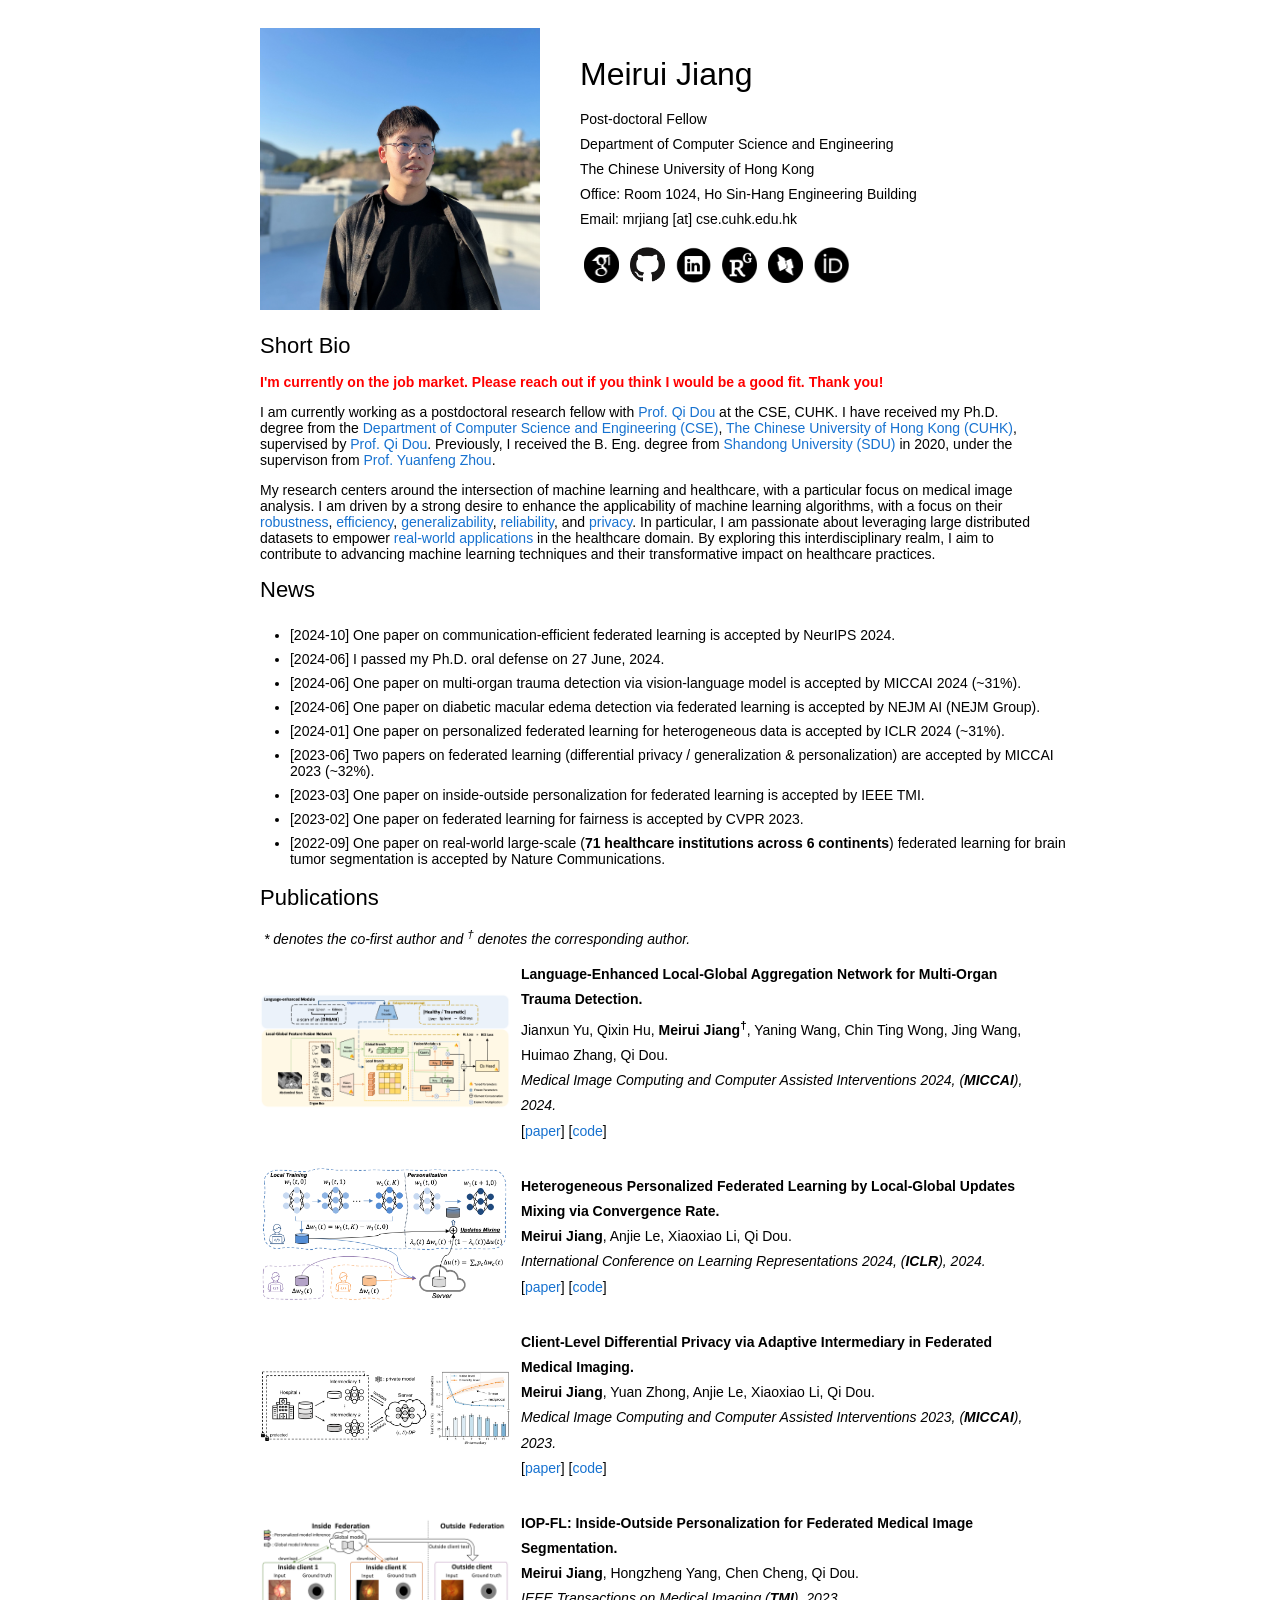
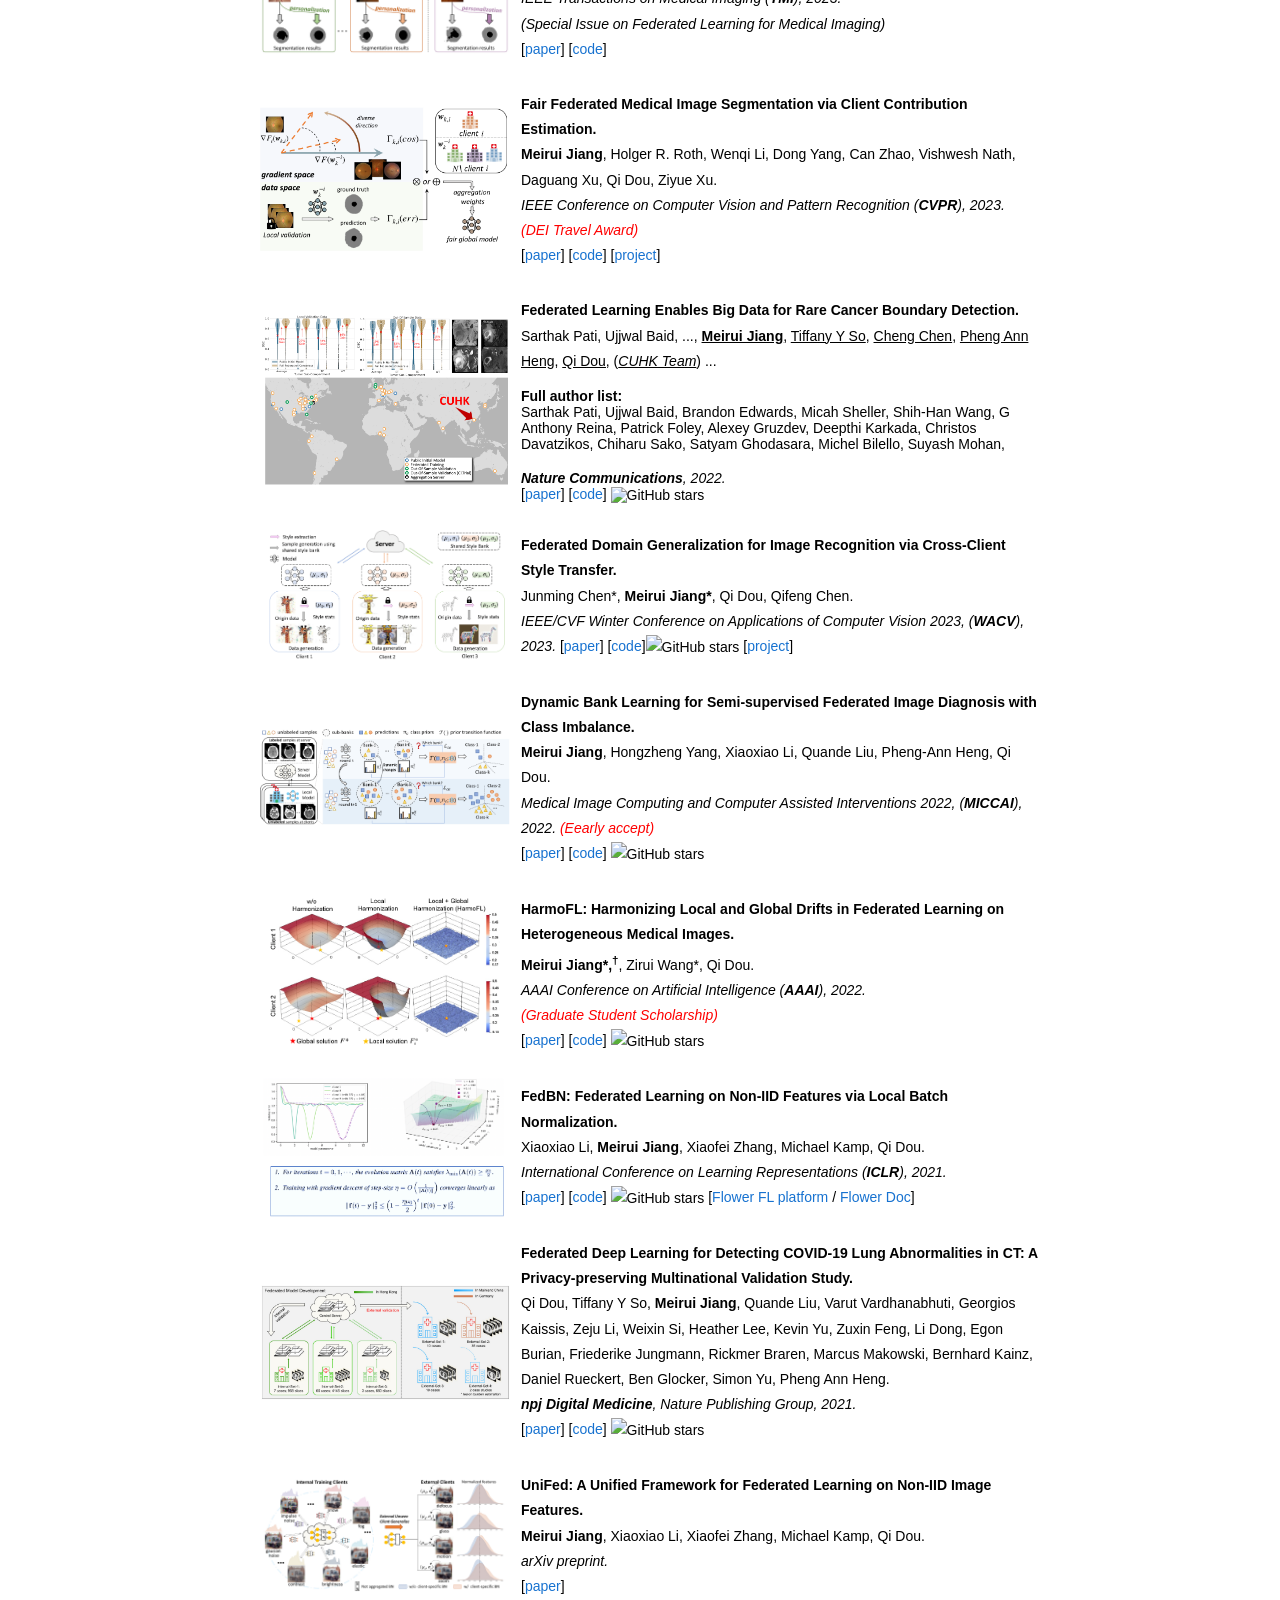
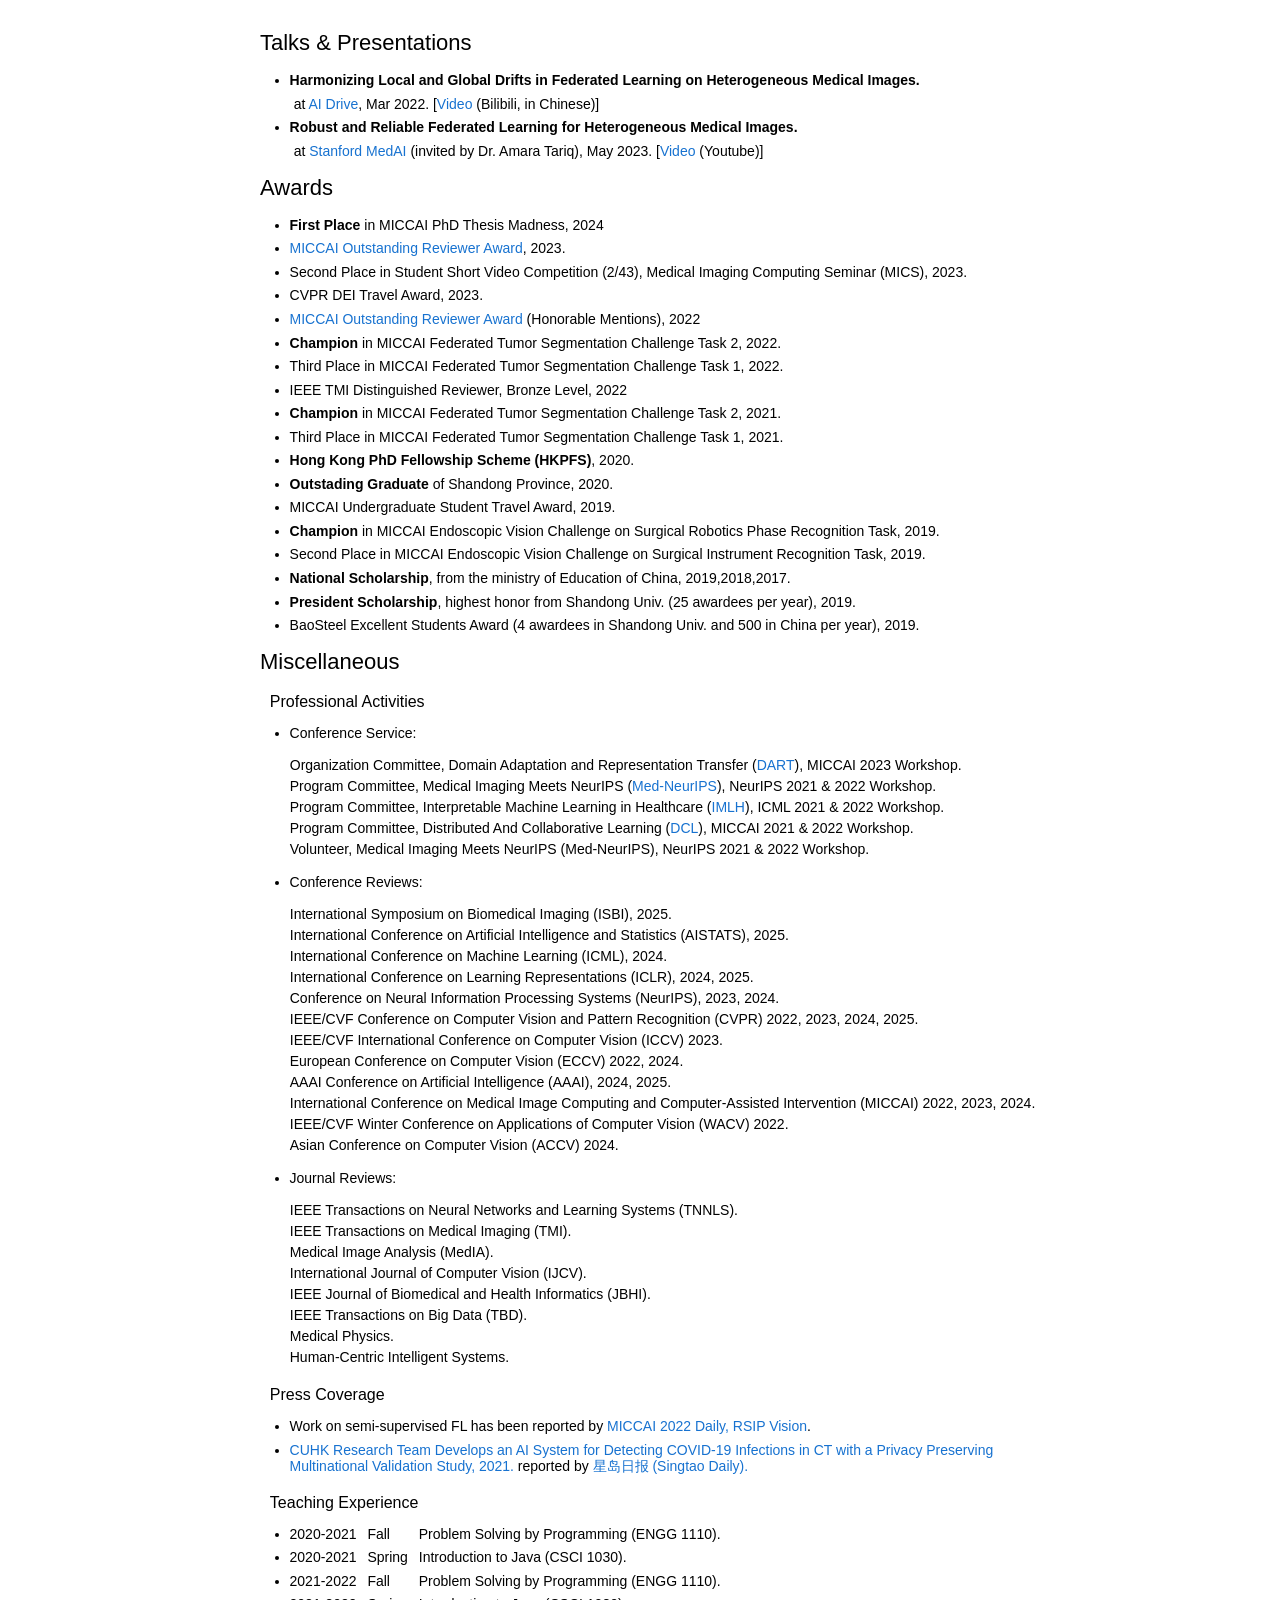
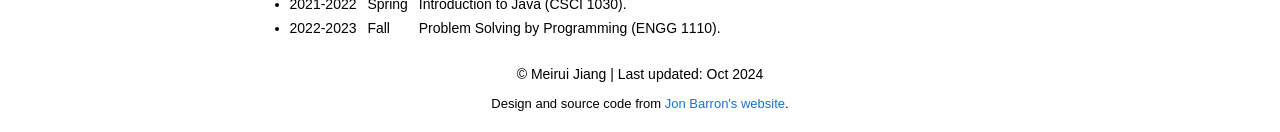
==== commit edc16a81: "update" ====
--- a/index.html
+++ b/index.html
@@ -416,11 +416,12 @@
                 <li>Conference Reviews:</li>
               </ul>
               <p style="padding-left: 6%; line-height: 1.5em;">
+                International Symposium on Biomedical Imaging (ISBI), 2025. <br>
                 International Conference on Artificial Intelligence and Statistics (AISTATS), 2025. <br>
                 International Conference on Machine Learning (ICML), 2024. <br>
                 International Conference on Learning Representations (ICLR), 2024, 2025. <br>
                 Conference on Neural Information Processing Systems (NeurIPS), 2023, 2024.<br>
-                IEEE/CVF Conference on Computer Vision and Pattern Recognition (CVPR) 2022, 2023, 2024.<br>
+                IEEE/CVF Conference on Computer Vision and Pattern Recognition (CVPR) 2022, 2023, 2024, 2025.<br>
                 IEEE/CVF International Conference on Computer Vision (ICCV) 2023. <br>
                 European Conference on Computer Vision (ECCV) 2022, 2024.<br>
                 AAAI Conference on Artificial Intelligence (AAAI), 2024, 2025.<br>
@@ -438,6 +439,7 @@
               Medical Image Analysis (MedIA). <br>
               International Journal of Computer Vision (IJCV). <br>
               IEEE Journal of Biomedical and Health Informatics (JBHI).<br>
+              IEEE Transactions on Big Data (TBD). <br>
               Medical Physics.<br>
               Human-Centric Intelligent Systems.<br>
               </p>
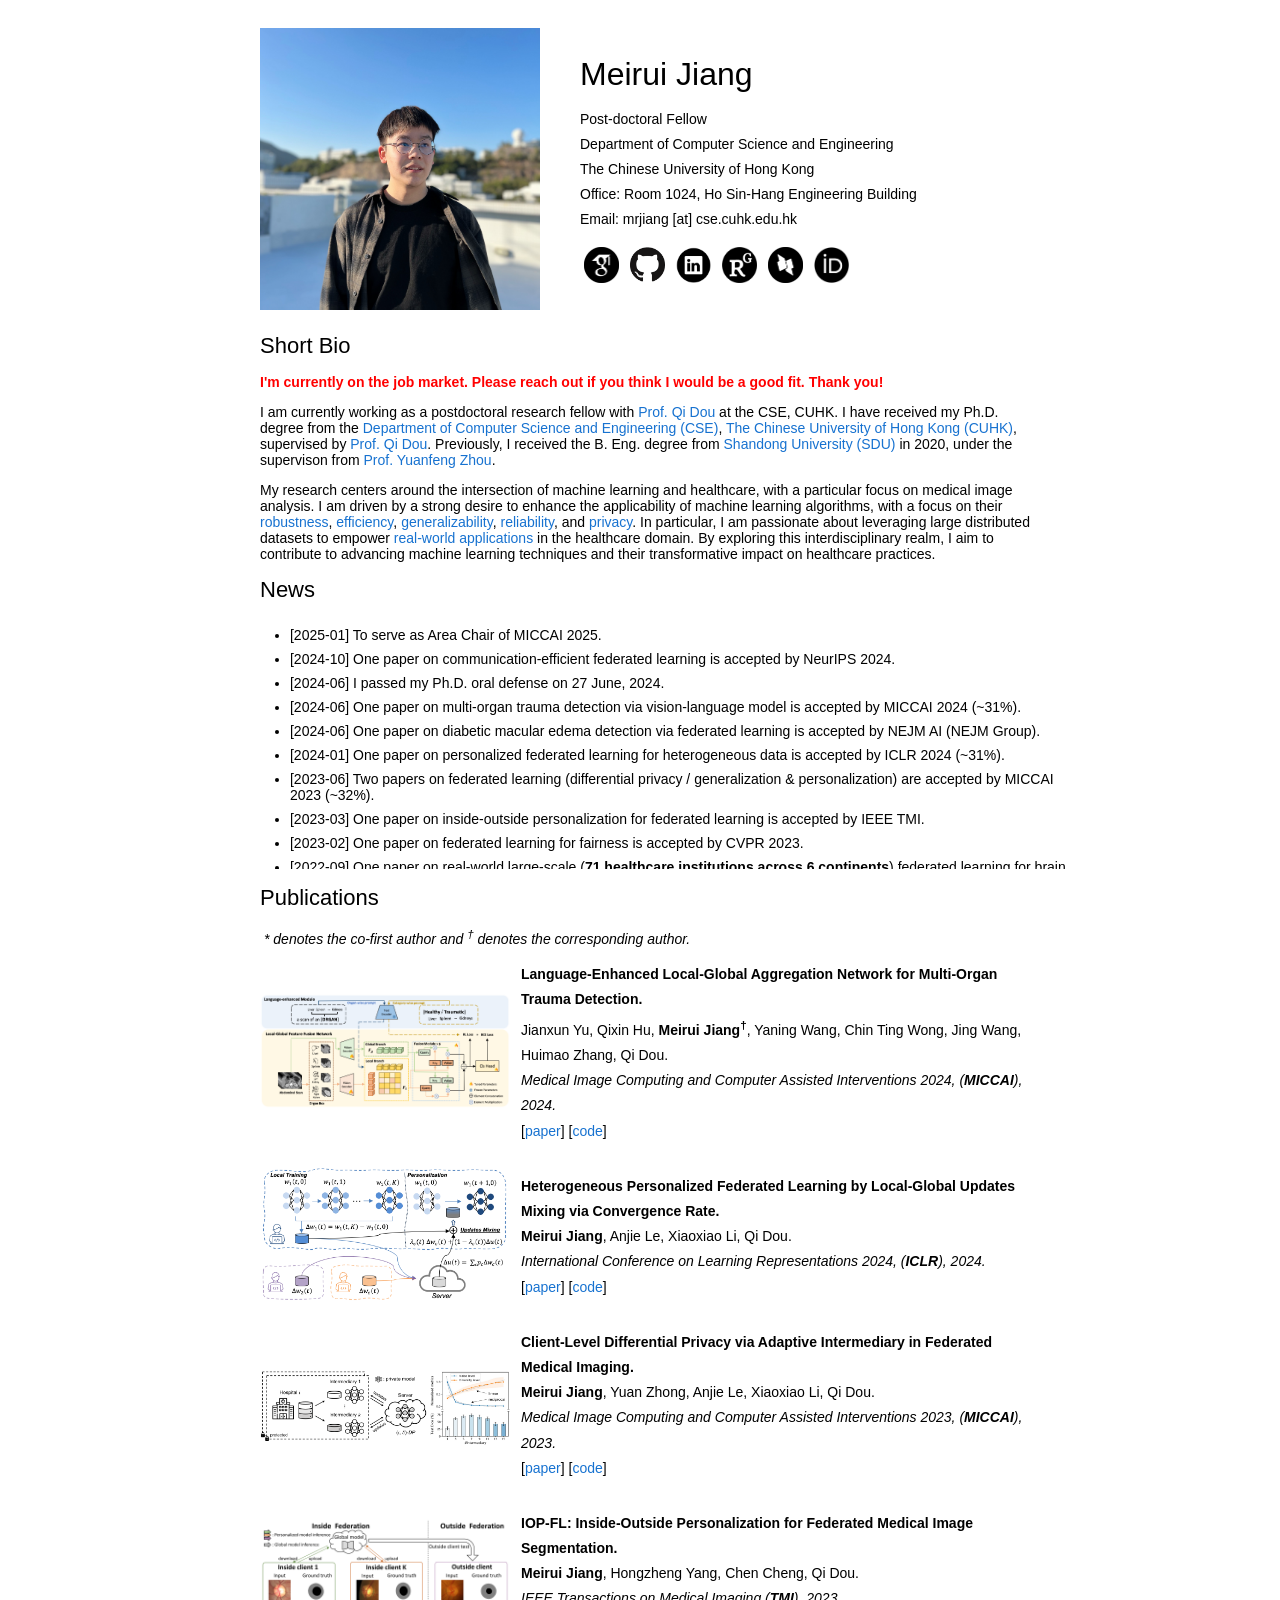
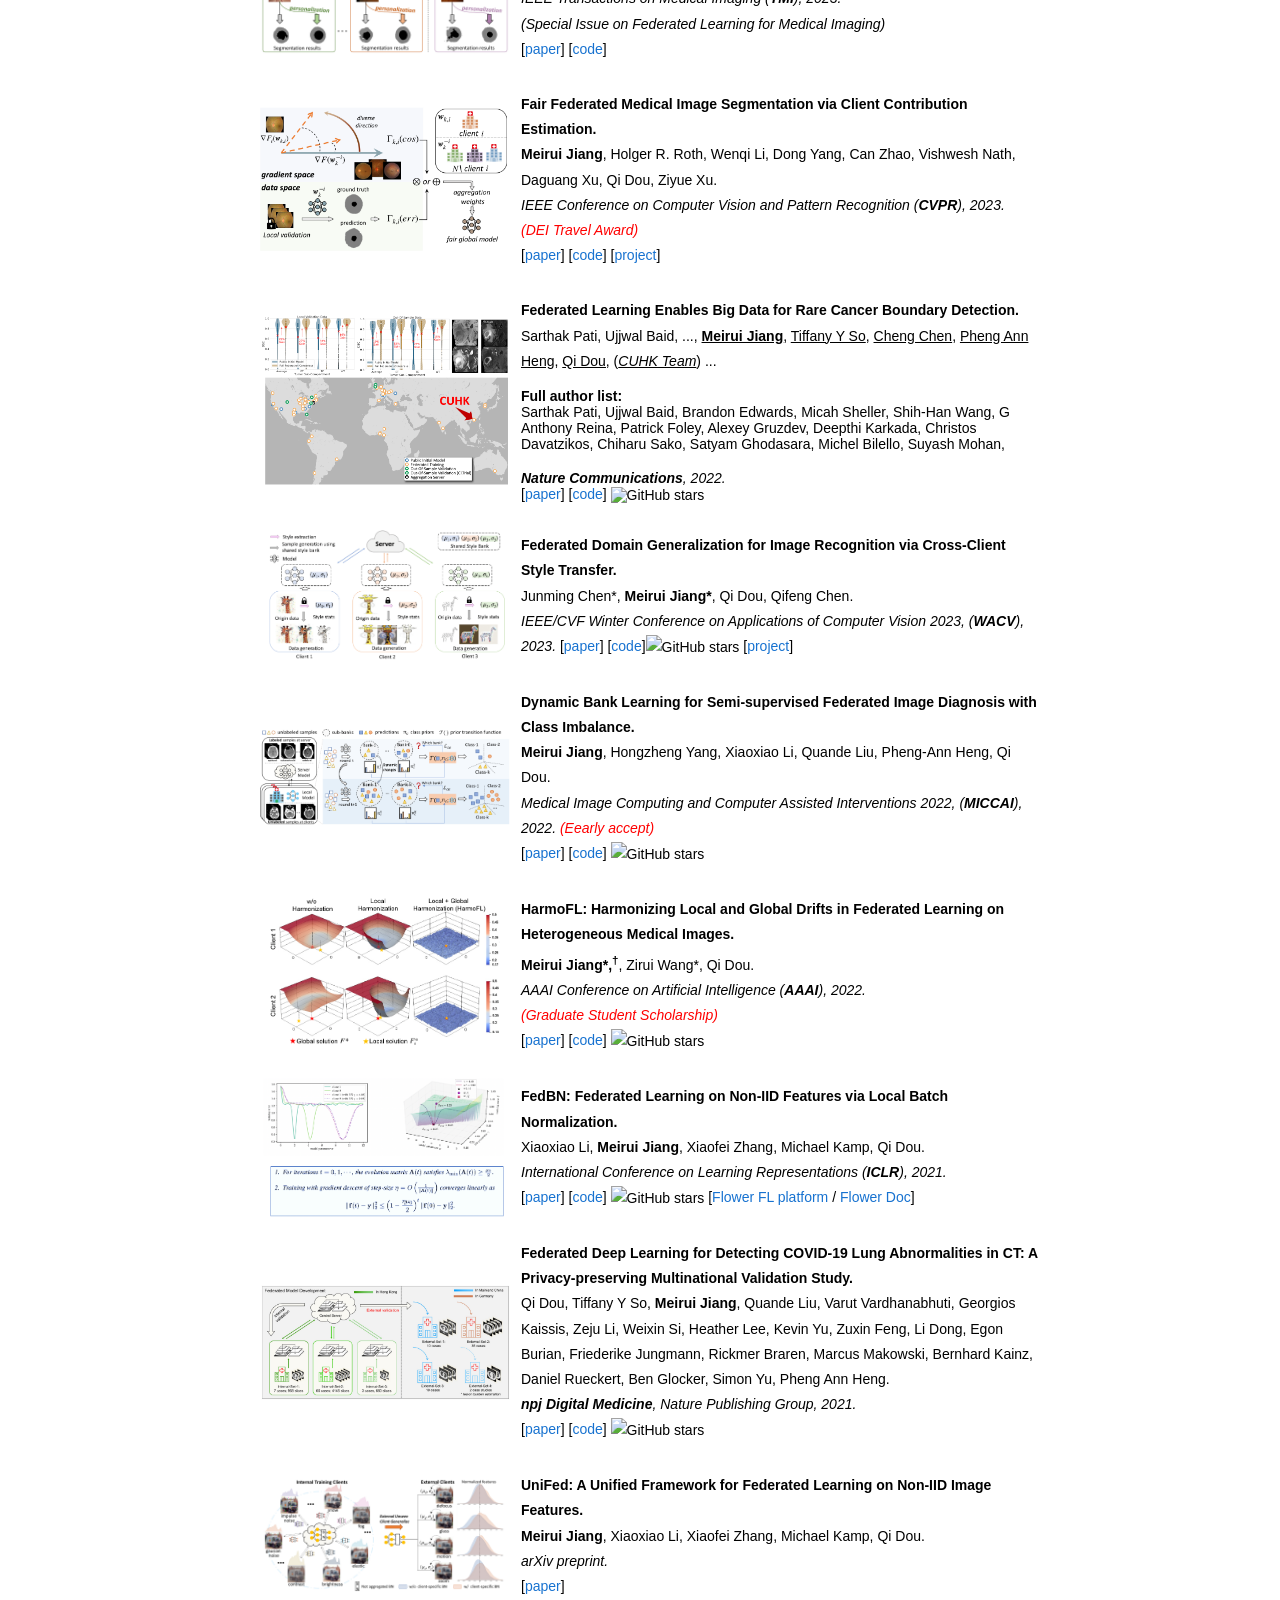
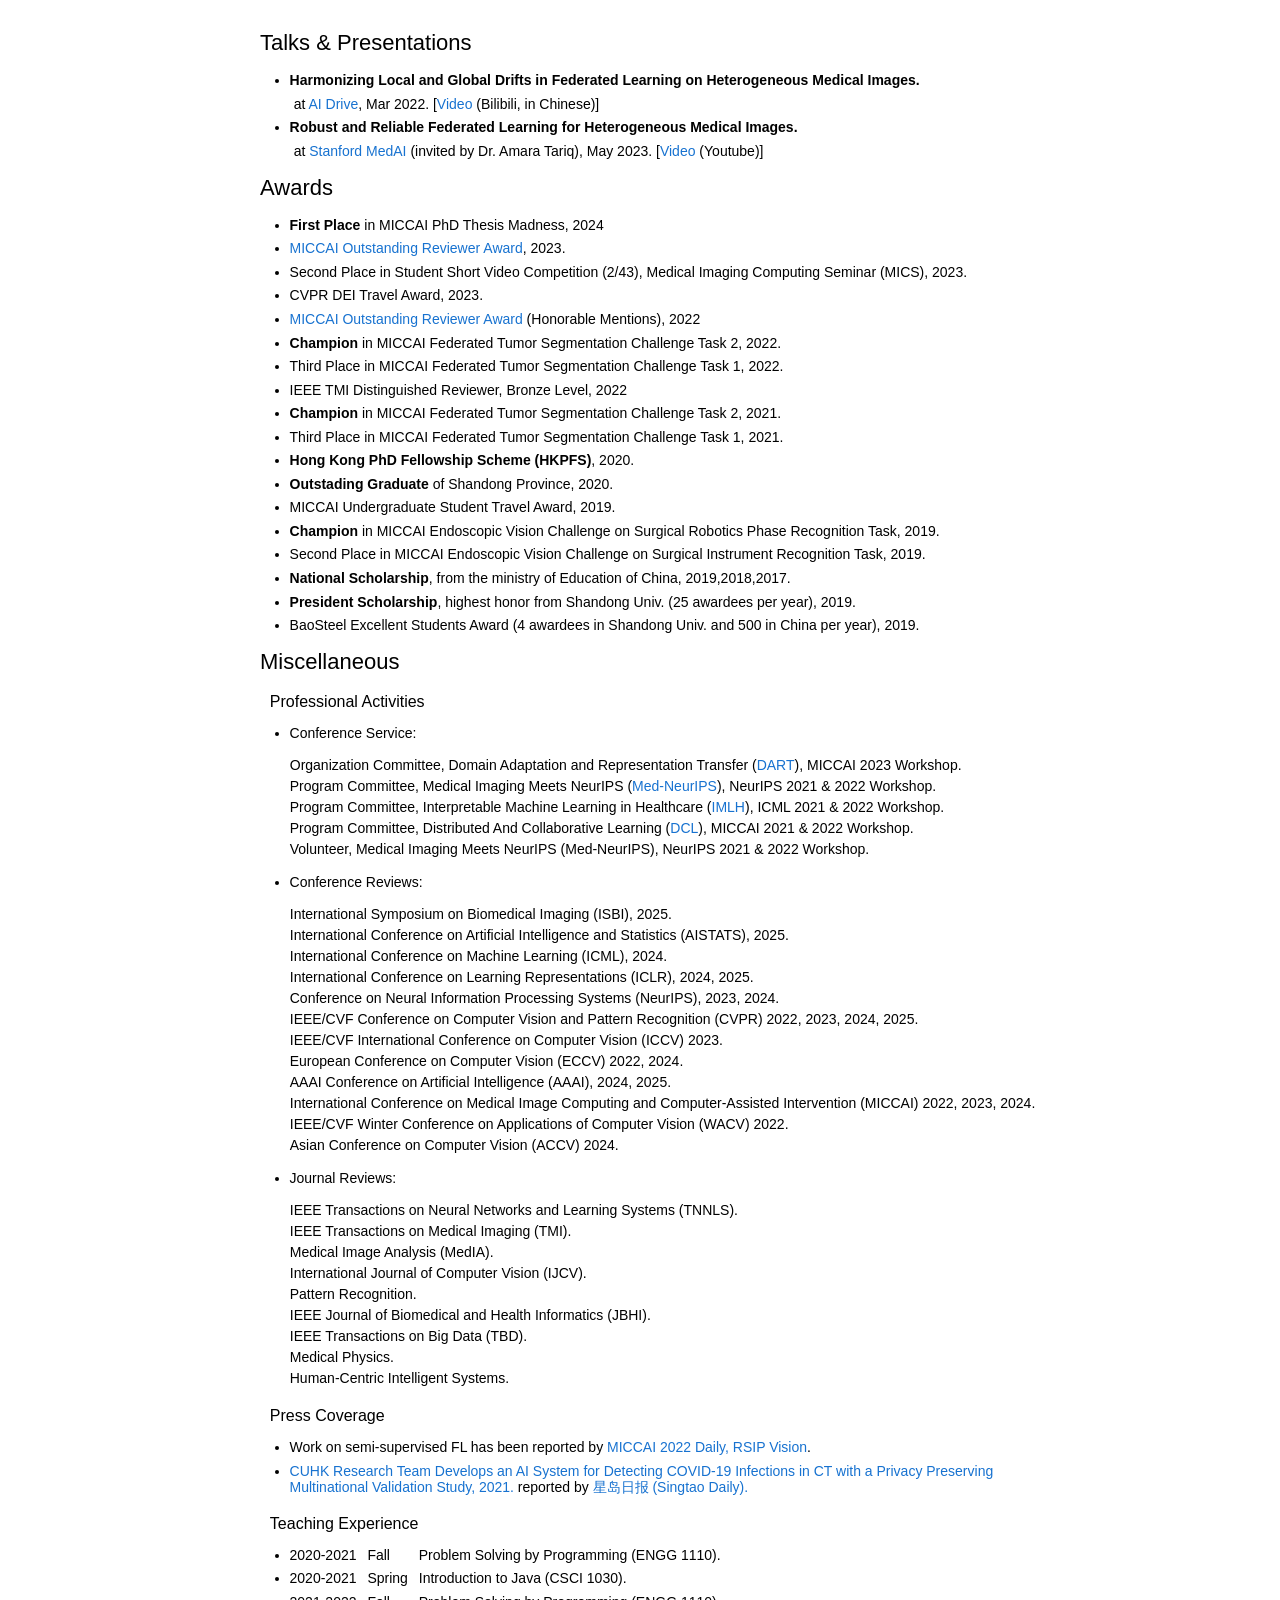
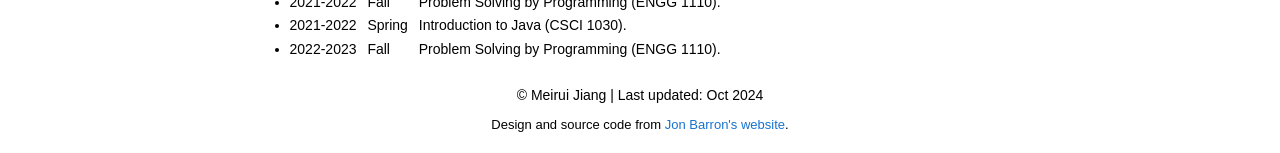
==== commit 92f36ffd: "update" ====
--- a/index.html
+++ b/index.html
@@ -76,6 +76,7 @@
             <td width="100%" valign="center">
               <nav>
               <ul style="height: auto; overflow:hidden; overflow-y:scroll; height:250px; width:100%;">
+                <li> [2025-01] To serve as Area Chair of MICCAI 2025.</li>
                 <li> [2024-10] One paper on communication-efficient federated learning is accepted by NeurIPS 2024.</li>
                 <li> [2024-06] I passed my Ph.D. oral defense on 27 June, 2024.</li>
                 <li> [2024-06] One paper on multi-organ trauma detection via vision-language model is accepted by MICCAI 2024 (~31%).</li>
@@ -438,6 +439,7 @@
               IEEE Transactions on Medical Imaging (TMI).<br>
               Medical Image Analysis (MedIA). <br>
               International Journal of Computer Vision (IJCV). <br>
+              Pattern Recognition. <br>
               IEEE Journal of Biomedical and Health Informatics (JBHI).<br>
               IEEE Transactions on Big Data (TBD). <br>
               Medical Physics.<br>
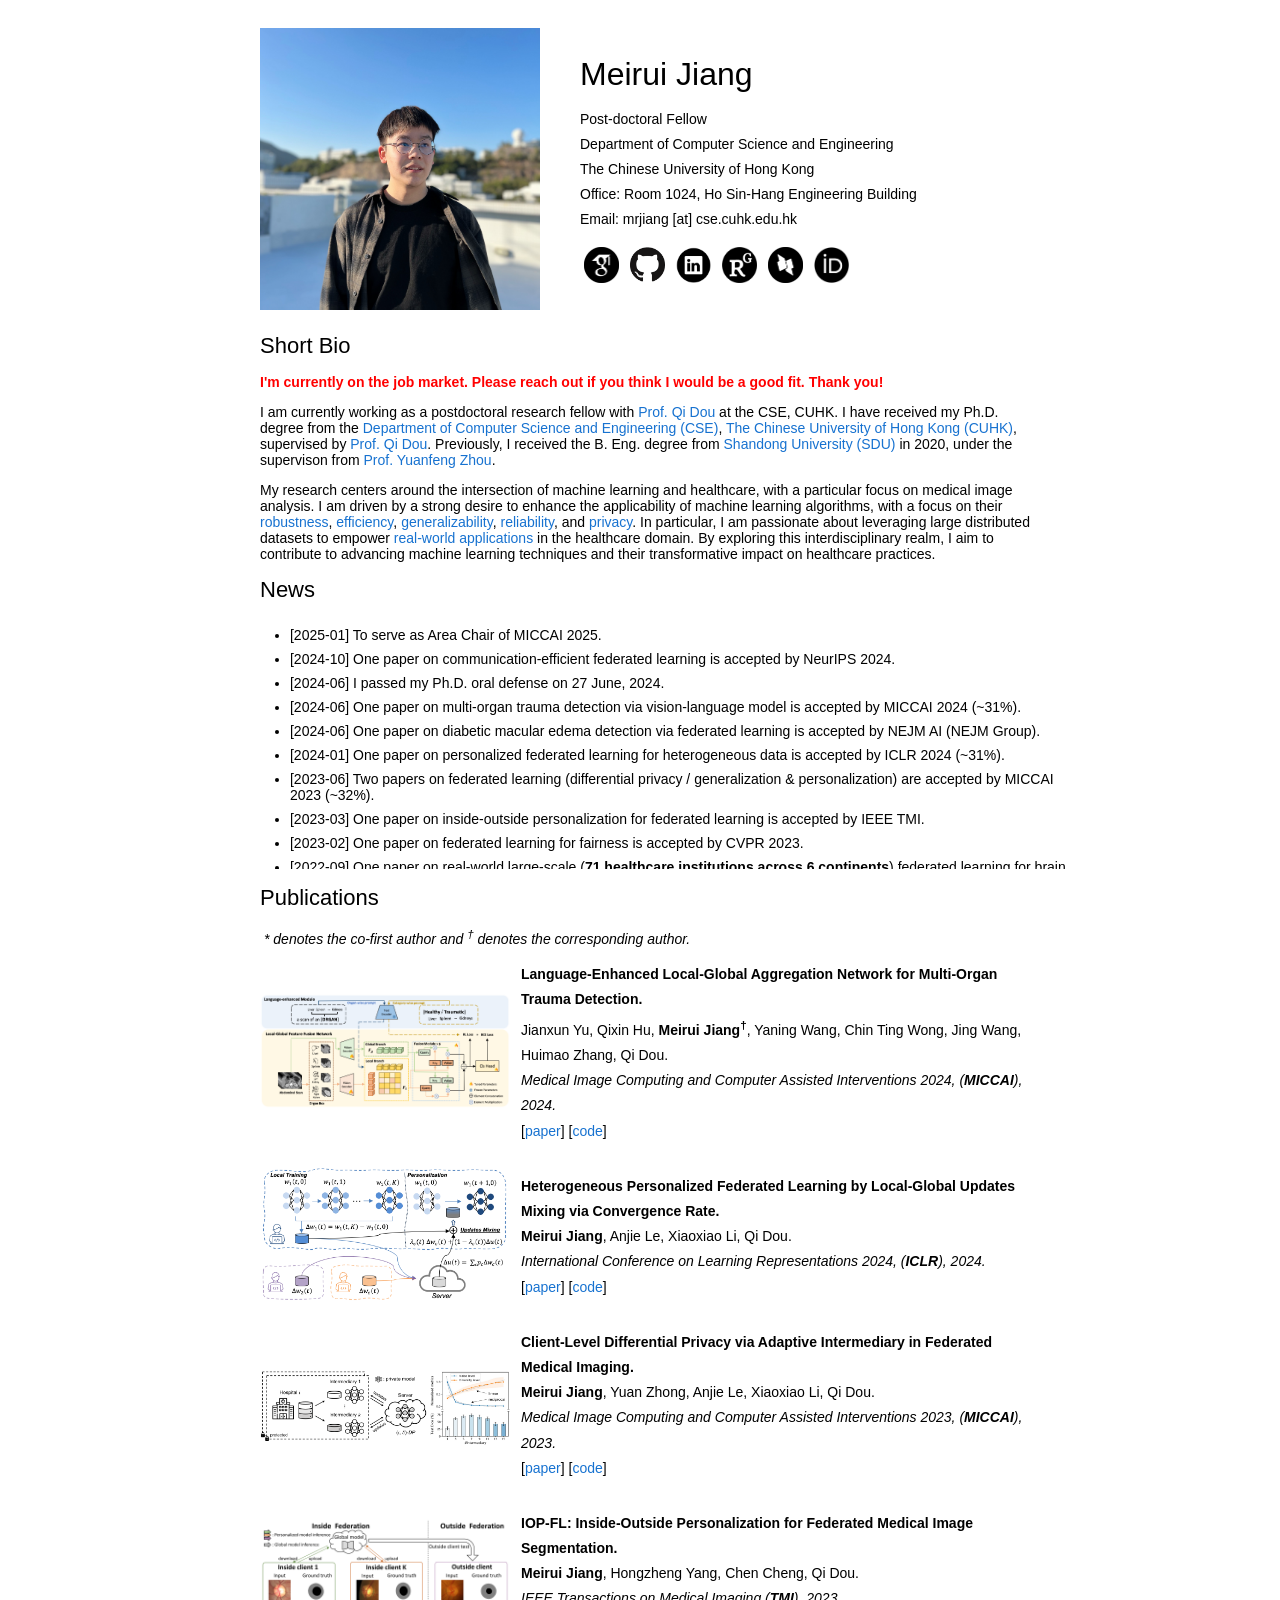
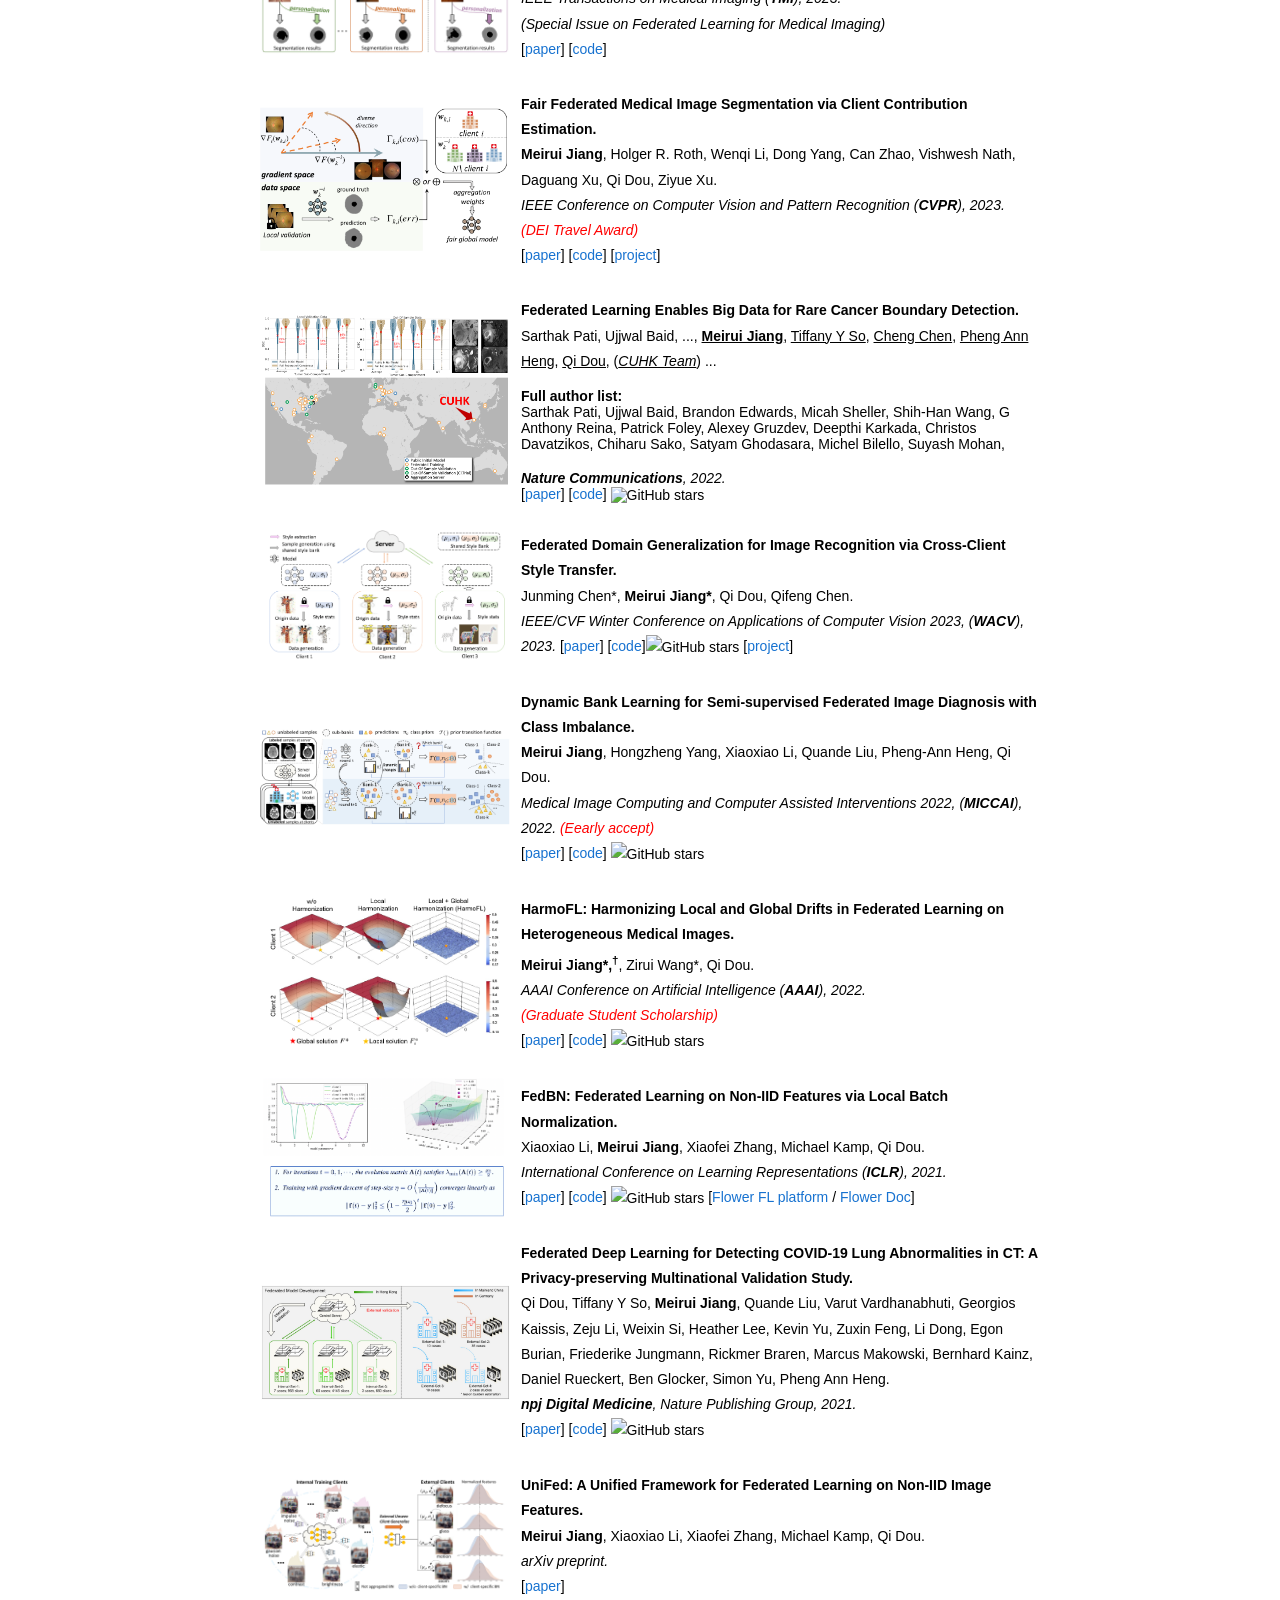
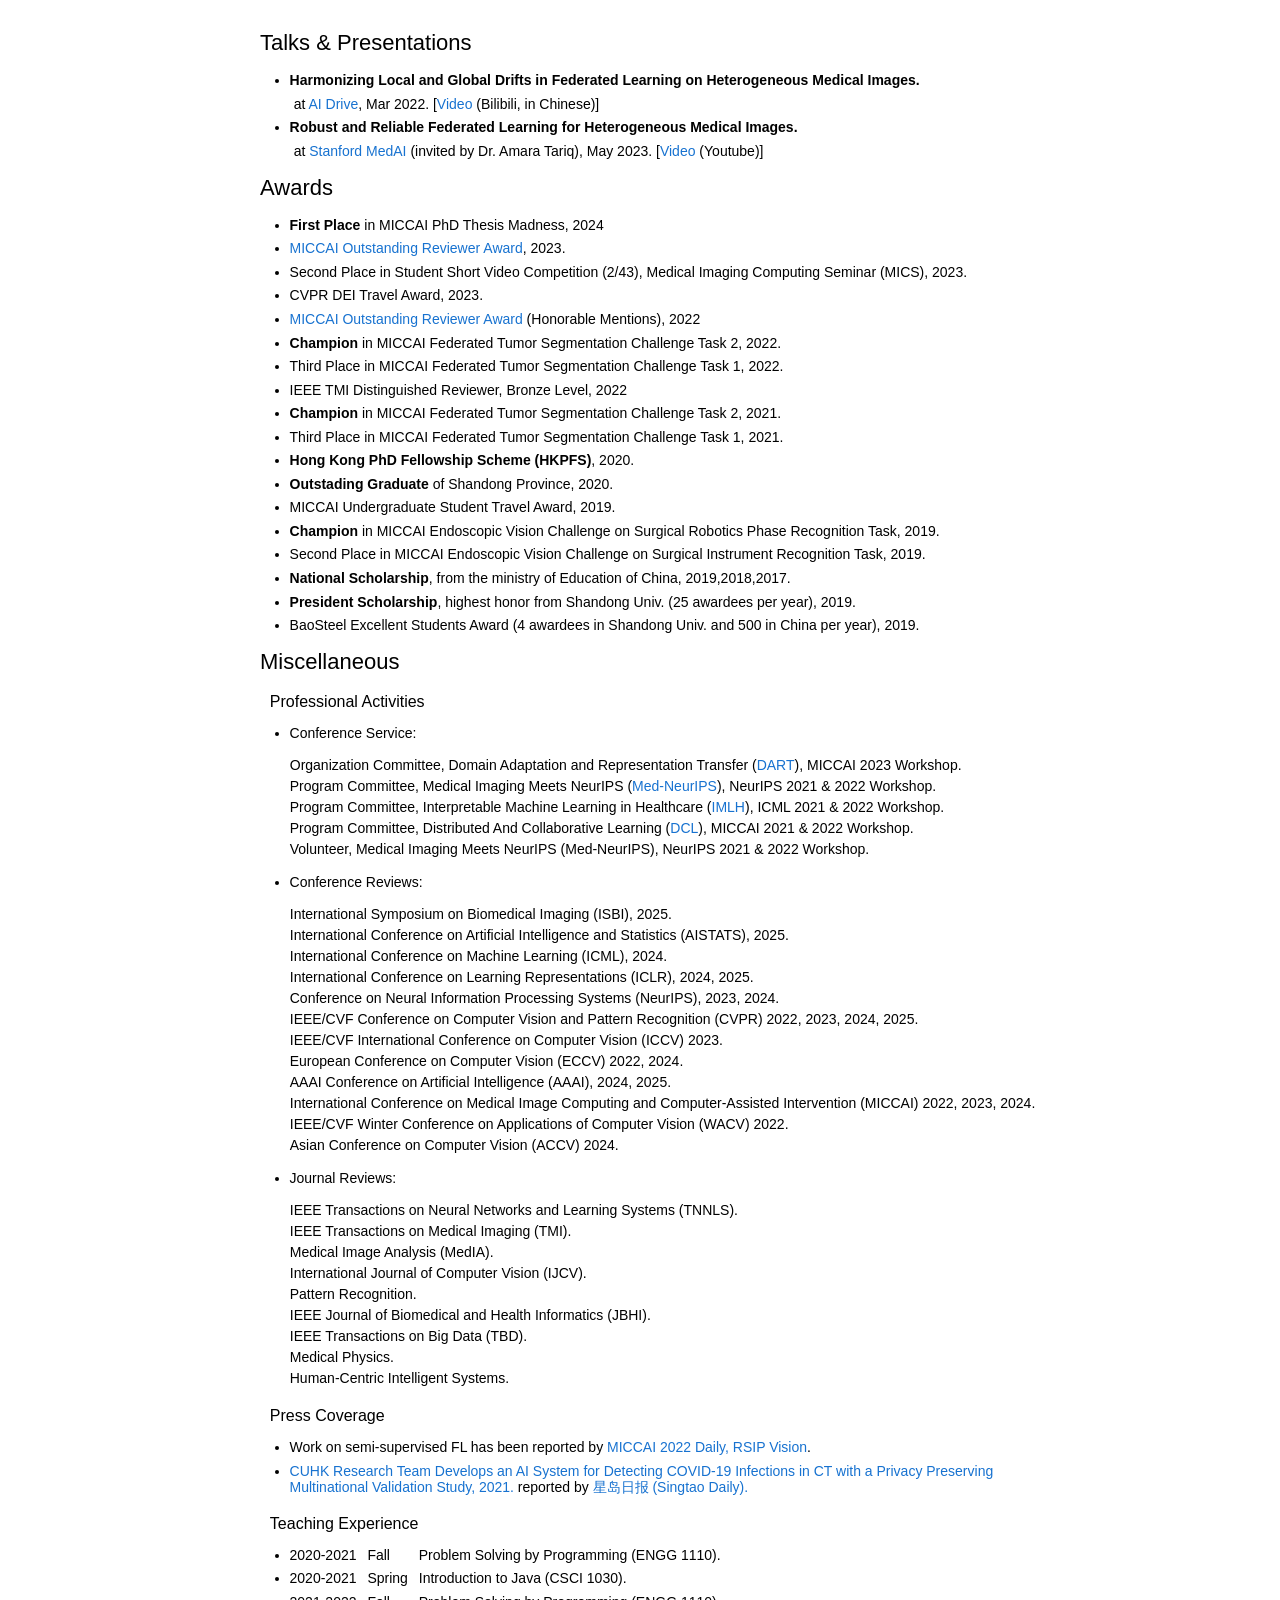
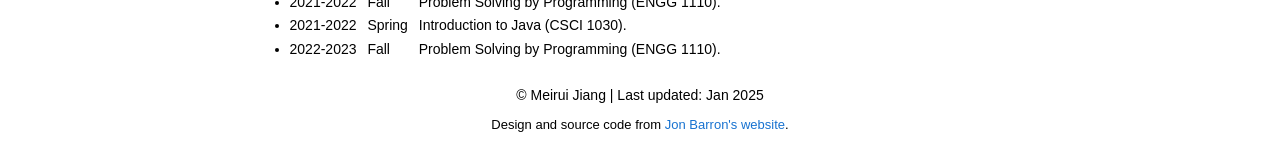
==== commit 542f4976: "update" ====
--- a/index.html
+++ b/index.html
@@ -484,7 +484,7 @@
         <script type='text/javascript' id='clustrmaps' src='//cdn.clustrmaps.com/map_v2.js?cl=ffffff&w=300&t=tt&d=4GG2QxebpCMOJ_OIdj1xWliqjNIIErHgx5_FSEWwx-w'></script>
 
         <footer>
-          <p style="text-align:center"> © Meirui Jiang | Last updated: Oct 2024</p>
+          <p style="text-align:center"> © Meirui Jiang | Last updated: Jan 2025</p>
           <p style="text-align:center;font-size:small;">
             Design and source code from <a style="font-size:small;" href="https://jonbarron.info", target="_blank">Jon Barron's website</a>.
           </a></p>
